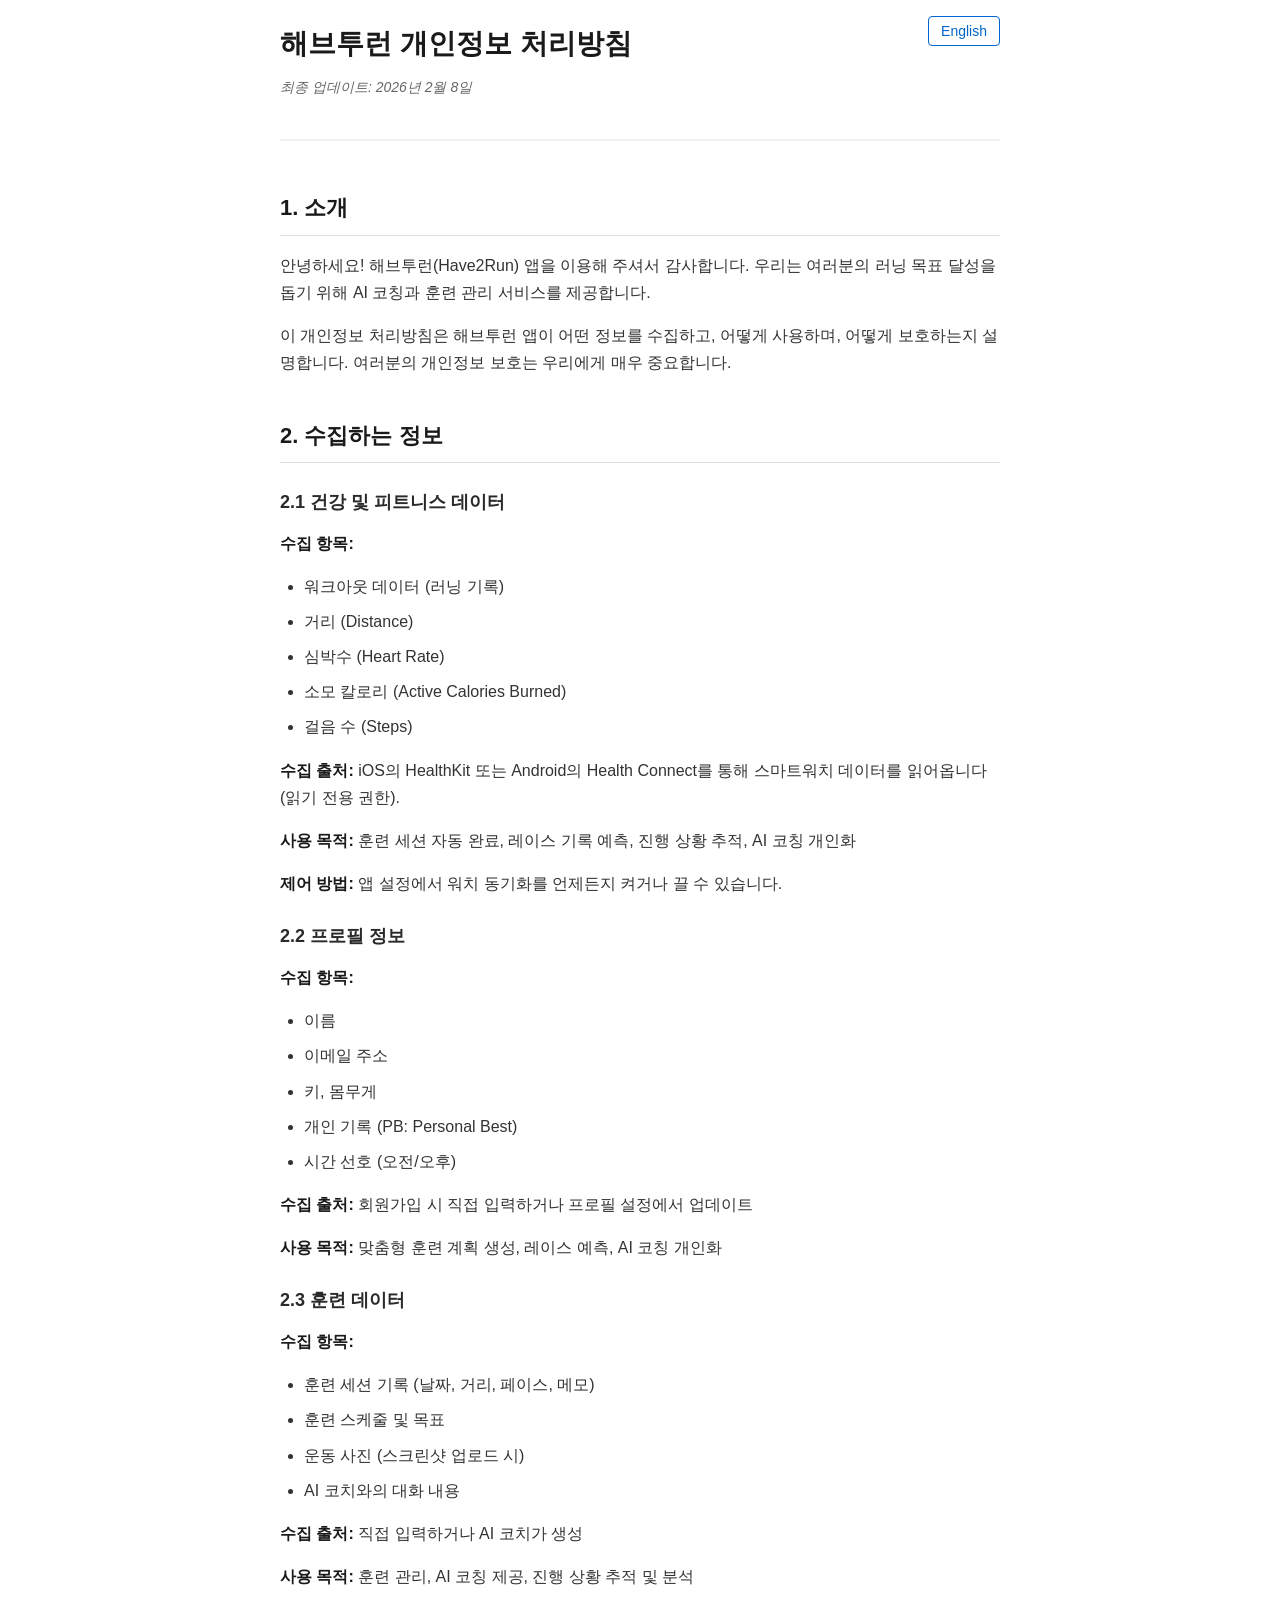
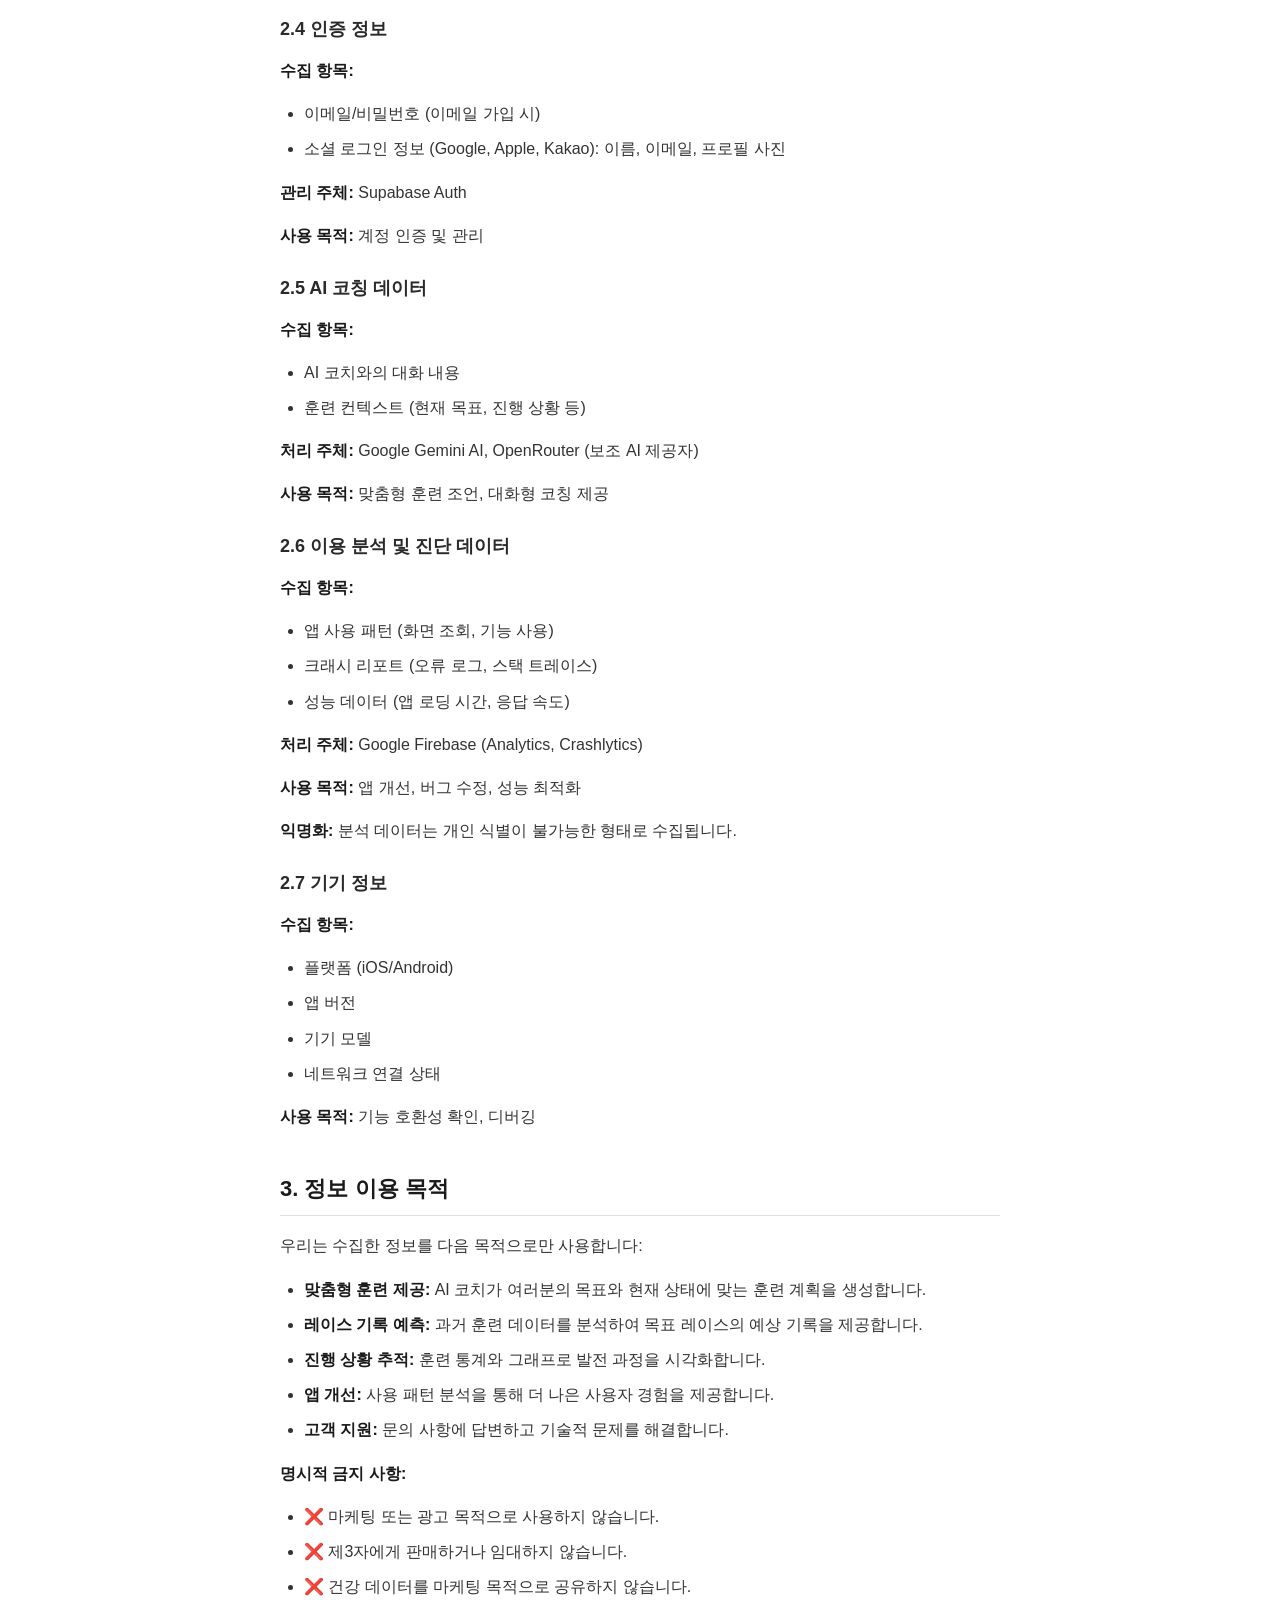
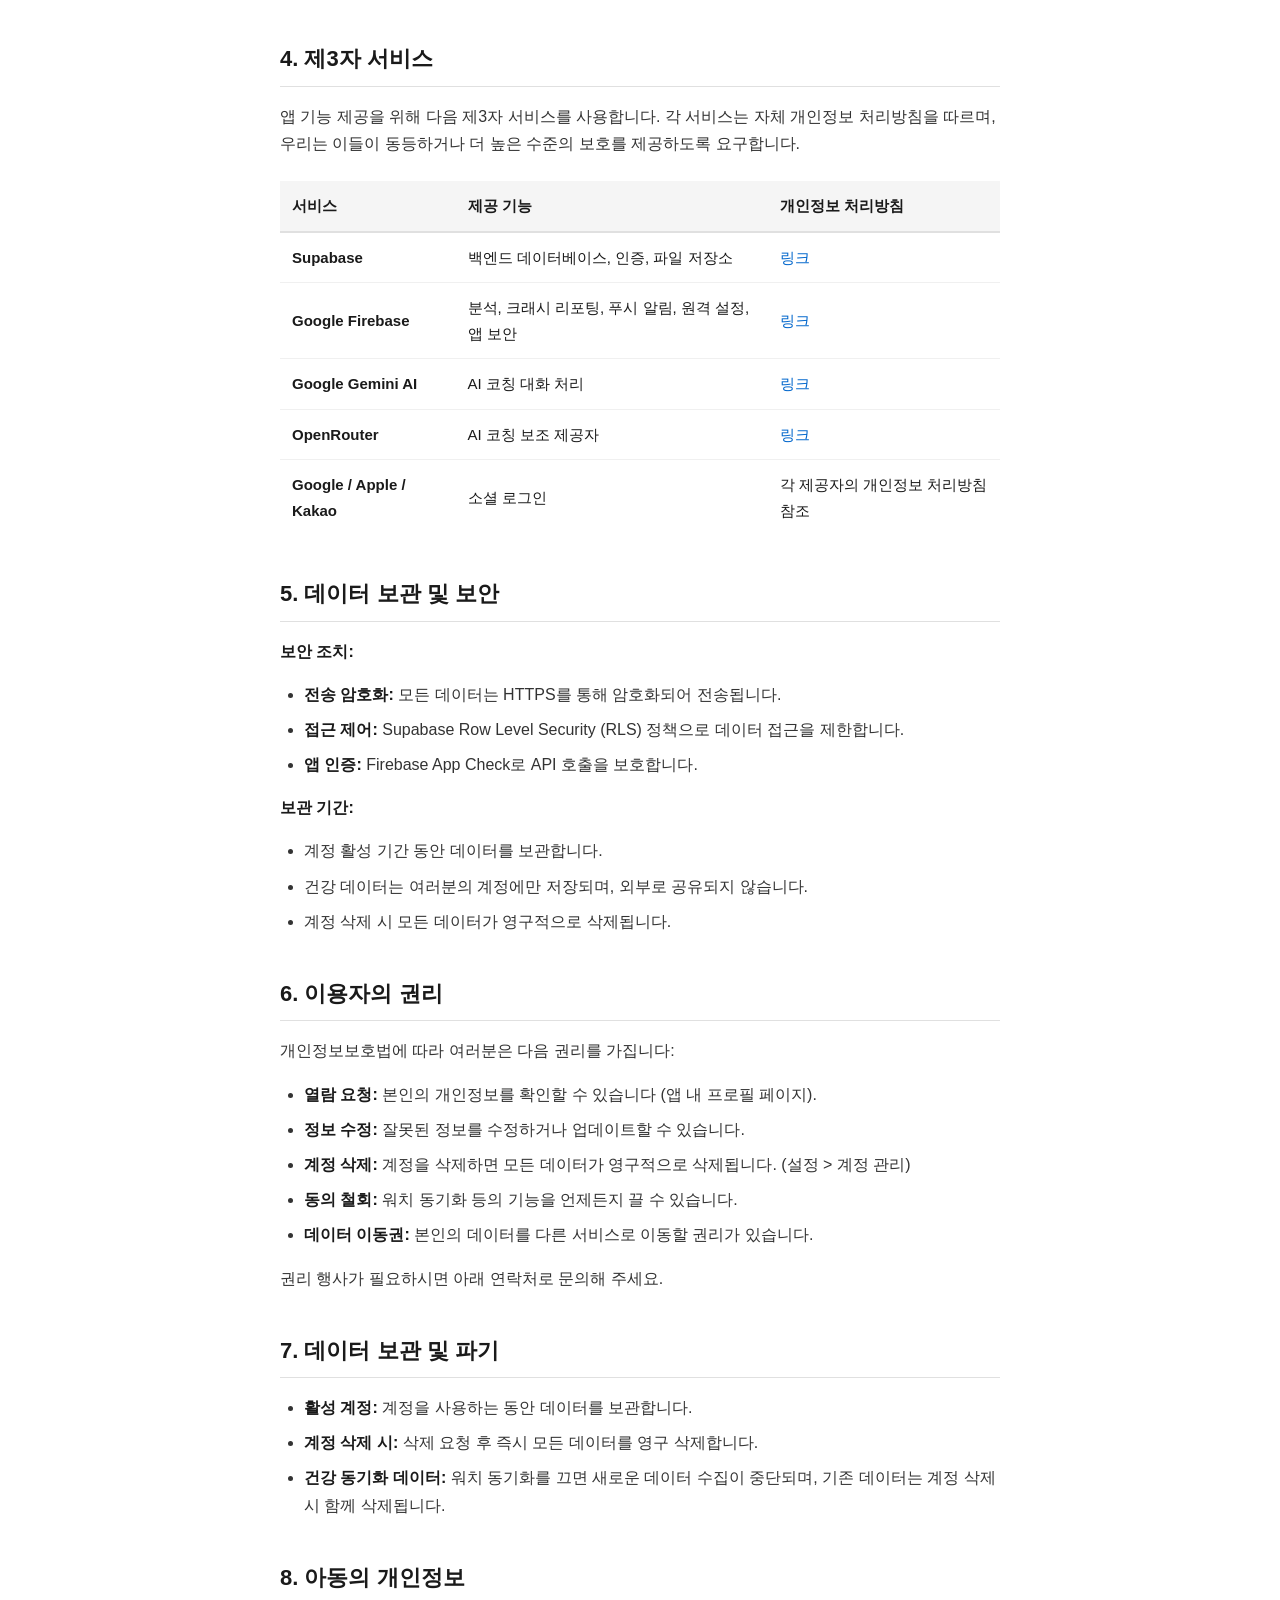
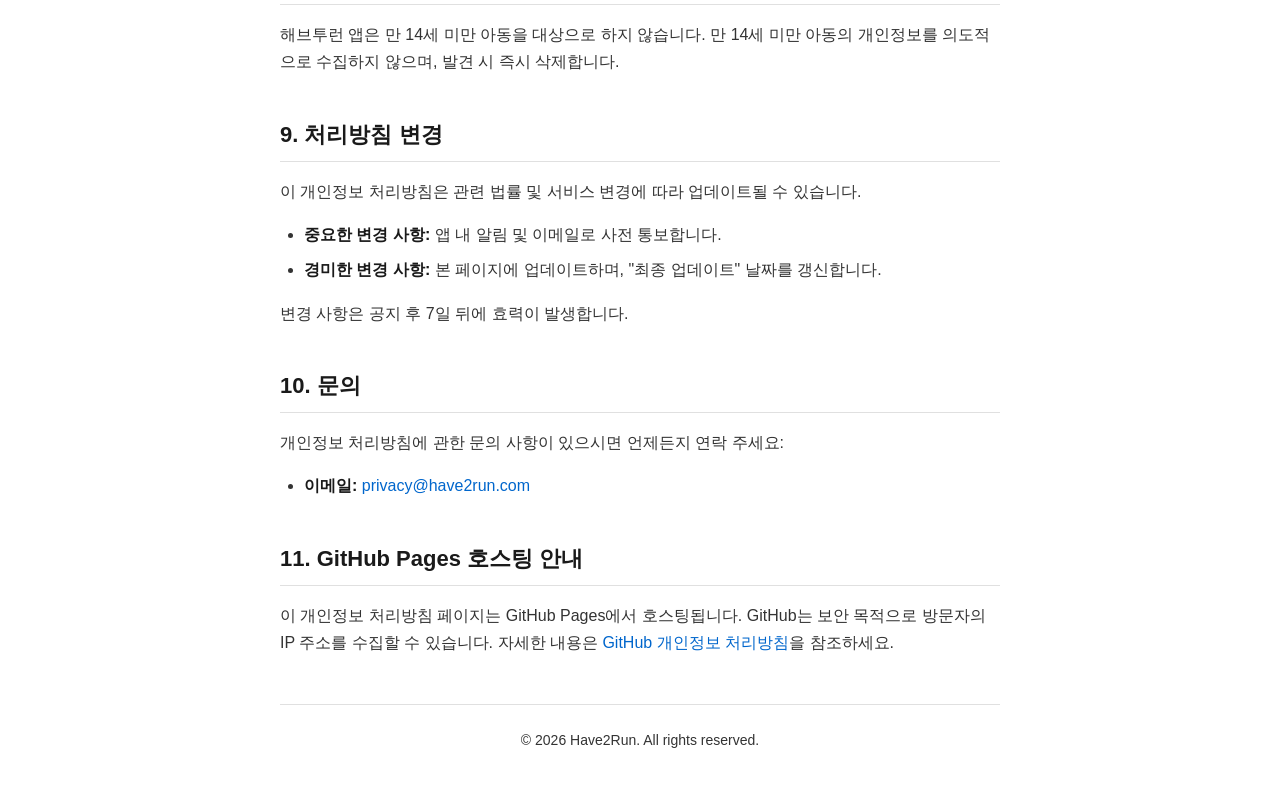
==== index.html @ ab13e99a "first commit" ====
<!DOCTYPE html>
<html lang="ko">
<head>
  <meta charset="UTF-8">
  <meta name="viewport" content="width=device-width, initial-scale=1.0">
  <title>해브투런 개인정보 처리방침</title>
  <link rel="stylesheet" href="css/style.css">
</head>
<body>
  <div class="container">
    <header>
      <h1>해브투런 개인정보 처리방침</h1>
      <p class="last-updated">최종 업데이트: 2026년 2월 8일</p>
      <div class="lang-switch">
        <a href="en/">English</a>
      </div>
    </header>

    <main>
      <section id="intro">
        <h2>1. 소개</h2>
        <p>
          안녕하세요! 해브투런(Have2Run) 앱을 이용해 주셔서 감사합니다.
          우리는 여러분의 러닝 목표 달성을 돕기 위해 AI 코칭과 훈련 관리 서비스를 제공합니다.
        </p>
        <p>
          이 개인정보 처리방침은 해브투런 앱이 어떤 정보를 수집하고, 어떻게 사용하며,
          어떻게 보호하는지 설명합니다. 여러분의 개인정보 보호는 우리에게 매우 중요합니다.
        </p>
      </section>

      <section id="data-collection">
        <h2>2. 수집하는 정보</h2>

        <h3>2.1 건강 및 피트니스 데이터</h3>
        <p><strong>수집 항목:</strong></p>
        <ul>
          <li>워크아웃 데이터 (러닝 기록)</li>
          <li>거리 (Distance)</li>
          <li>심박수 (Heart Rate)</li>
          <li>소모 칼로리 (Active Calories Burned)</li>
          <li>걸음 수 (Steps)</li>
        </ul>
        <p><strong>수집 출처:</strong> iOS의 HealthKit 또는 Android의 Health Connect를 통해 스마트워치 데이터를 읽어옵니다 (읽기 전용 권한).</p>
        <p><strong>사용 목적:</strong> 훈련 세션 자동 완료, 레이스 기록 예측, 진행 상황 추적, AI 코칭 개인화</p>
        <p><strong>제어 방법:</strong> 앱 설정에서 워치 동기화를 언제든지 켜거나 끌 수 있습니다.</p>

        <h3>2.2 프로필 정보</h3>
        <p><strong>수집 항목:</strong></p>
        <ul>
          <li>이름</li>
          <li>이메일 주소</li>
          <li>키, 몸무게</li>
          <li>개인 기록 (PB: Personal Best)</li>
          <li>시간 선호 (오전/오후)</li>
        </ul>
        <p><strong>수집 출처:</strong> 회원가입 시 직접 입력하거나 프로필 설정에서 업데이트</p>
        <p><strong>사용 목적:</strong> 맞춤형 훈련 계획 생성, 레이스 예측, AI 코칭 개인화</p>

        <h3>2.3 훈련 데이터</h3>
        <p><strong>수집 항목:</strong></p>
        <ul>
          <li>훈련 세션 기록 (날짜, 거리, 페이스, 메모)</li>
          <li>훈련 스케줄 및 목표</li>
          <li>운동 사진 (스크린샷 업로드 시)</li>
          <li>AI 코치와의 대화 내용</li>
        </ul>
        <p><strong>수집 출처:</strong> 직접 입력하거나 AI 코치가 생성</p>
        <p><strong>사용 목적:</strong> 훈련 관리, AI 코칭 제공, 진행 상황 추적 및 분석</p>

        <h3>2.4 인증 정보</h3>
        <p><strong>수집 항목:</strong></p>
        <ul>
          <li>이메일/비밀번호 (이메일 가입 시)</li>
          <li>소셜 로그인 정보 (Google, Apple, Kakao): 이름, 이메일, 프로필 사진</li>
        </ul>
        <p><strong>관리 주체:</strong> Supabase Auth</p>
        <p><strong>사용 목적:</strong> 계정 인증 및 관리</p>

        <h3>2.5 AI 코칭 데이터</h3>
        <p><strong>수집 항목:</strong></p>
        <ul>
          <li>AI 코치와의 대화 내용</li>
          <li>훈련 컨텍스트 (현재 목표, 진행 상황 등)</li>
        </ul>
        <p><strong>처리 주체:</strong> Google Gemini AI, OpenRouter (보조 AI 제공자)</p>
        <p><strong>사용 목적:</strong> 맞춤형 훈련 조언, 대화형 코칭 제공</p>

        <h3>2.6 이용 분석 및 진단 데이터</h3>
        <p><strong>수집 항목:</strong></p>
        <ul>
          <li>앱 사용 패턴 (화면 조회, 기능 사용)</li>
          <li>크래시 리포트 (오류 로그, 스택 트레이스)</li>
          <li>성능 데이터 (앱 로딩 시간, 응답 속도)</li>
        </ul>
        <p><strong>처리 주체:</strong> Google Firebase (Analytics, Crashlytics)</p>
        <p><strong>사용 목적:</strong> 앱 개선, 버그 수정, 성능 최적화</p>
        <p><strong>익명화:</strong> 분석 데이터는 개인 식별이 불가능한 형태로 수집됩니다.</p>

        <h3>2.7 기기 정보</h3>
        <p><strong>수집 항목:</strong></p>
        <ul>
          <li>플랫폼 (iOS/Android)</li>
          <li>앱 버전</li>
          <li>기기 모델</li>
          <li>네트워크 연결 상태</li>
        </ul>
        <p><strong>사용 목적:</strong> 기능 호환성 확인, 디버깅</p>
      </section>

      <section id="data-usage">
        <h2>3. 정보 이용 목적</h2>
        <p>우리는 수집한 정보를 다음 목적으로만 사용합니다:</p>
        <ul>
          <li><strong>맞춤형 훈련 제공:</strong> AI 코치가 여러분의 목표와 현재 상태에 맞는 훈련 계획을 생성합니다.</li>
          <li><strong>레이스 기록 예측:</strong> 과거 훈련 데이터를 분석하여 목표 레이스의 예상 기록을 제공합니다.</li>
          <li><strong>진행 상황 추적:</strong> 훈련 통계와 그래프로 발전 과정을 시각화합니다.</li>
          <li><strong>앱 개선:</strong> 사용 패턴 분석을 통해 더 나은 사용자 경험을 제공합니다.</li>
          <li><strong>고객 지원:</strong> 문의 사항에 답변하고 기술적 문제를 해결합니다.</li>
        </ul>
        <p><strong>명시적 금지 사항:</strong></p>
        <ul>
          <li>❌ 마케팅 또는 광고 목적으로 사용하지 않습니다.</li>
          <li>❌ 제3자에게 판매하거나 임대하지 않습니다.</li>
          <li>❌ 건강 데이터를 마케팅 목적으로 공유하지 않습니다.</li>
        </ul>
      </section>

      <section id="third-party">
        <h2>4. 제3자 서비스</h2>
        <p>
          앱 기능 제공을 위해 다음 제3자 서비스를 사용합니다.
          각 서비스는 자체 개인정보 처리방침을 따르며, 우리는 이들이 동등하거나 더 높은 수준의 보호를 제공하도록 요구합니다.
        </p>
        <table>
          <thead>
            <tr>
              <th>서비스</th>
              <th>제공 기능</th>
              <th>개인정보 처리방침</th>
            </tr>
          </thead>
          <tbody>
            <tr>
              <td><strong>Supabase</strong></td>
              <td>백엔드 데이터베이스, 인증, 파일 저장소</td>
              <td><a href="https://supabase.com/privacy" target="_blank">링크</a></td>
            </tr>
            <tr>
              <td><strong>Google Firebase</strong></td>
              <td>분석, 크래시 리포팅, 푸시 알림, 원격 설정, 앱 보안</td>
              <td><a href="https://firebase.google.com/support/privacy" target="_blank">링크</a></td>
            </tr>
            <tr>
              <td><strong>Google Gemini AI</strong></td>
              <td>AI 코칭 대화 처리</td>
              <td><a href="https://policies.google.com/privacy" target="_blank">링크</a></td>
            </tr>
            <tr>
              <td><strong>OpenRouter</strong></td>
              <td>AI 코칭 보조 제공자</td>
              <td><a href="https://openrouter.ai/privacy" target="_blank">링크</a></td>
            </tr>
            <tr>
              <td><strong>Google / Apple / Kakao</strong></td>
              <td>소셜 로그인</td>
              <td>각 제공자의 개인정보 처리방침 참조</td>
            </tr>
          </tbody>
        </table>
      </section>

      <section id="security">
        <h2>5. 데이터 보관 및 보안</h2>
        <p><strong>보안 조치:</strong></p>
        <ul>
          <li><strong>전송 암호화:</strong> 모든 데이터는 HTTPS를 통해 암호화되어 전송됩니다.</li>
          <li><strong>접근 제어:</strong> Supabase Row Level Security (RLS) 정책으로 데이터 접근을 제한합니다.</li>
          <li><strong>앱 인증:</strong> Firebase App Check로 API 호출을 보호합니다.</li>
        </ul>
        <p><strong>보관 기간:</strong></p>
        <ul>
          <li>계정 활성 기간 동안 데이터를 보관합니다.</li>
          <li>건강 데이터는 여러분의 계정에만 저장되며, 외부로 공유되지 않습니다.</li>
          <li>계정 삭제 시 모든 데이터가 영구적으로 삭제됩니다.</li>
        </ul>
      </section>

      <section id="user-rights">
        <h2>6. 이용자의 권리</h2>
        <p>개인정보보호법에 따라 여러분은 다음 권리를 가집니다:</p>
        <ul>
          <li><strong>열람 요청:</strong> 본인의 개인정보를 확인할 수 있습니다 (앱 내 프로필 페이지).</li>
          <li><strong>정보 수정:</strong> 잘못된 정보를 수정하거나 업데이트할 수 있습니다.</li>
          <li><strong>계정 삭제:</strong> 계정을 삭제하면 모든 데이터가 영구적으로 삭제됩니다. (설정 > 계정 관리)</li>
          <li><strong>동의 철회:</strong> 워치 동기화 등의 기능을 언제든지 끌 수 있습니다.</li>
          <li><strong>데이터 이동권:</strong> 본인의 데이터를 다른 서비스로 이동할 권리가 있습니다.</li>
        </ul>
        <p>권리 행사가 필요하시면 아래 연락처로 문의해 주세요.</p>
      </section>

      <section id="retention">
        <h2>7. 데이터 보관 및 파기</h2>
        <ul>
          <li><strong>활성 계정:</strong> 계정을 사용하는 동안 데이터를 보관합니다.</li>
          <li><strong>계정 삭제 시:</strong> 삭제 요청 후 즉시 모든 데이터를 영구 삭제합니다.</li>
          <li><strong>건강 동기화 데이터:</strong> 워치 동기화를 끄면 새로운 데이터 수집이 중단되며, 기존 데이터는 계정 삭제 시 함께 삭제됩니다.</li>
        </ul>
      </section>

      <section id="children">
        <h2>8. 아동의 개인정보</h2>
        <p>
          해브투런 앱은 만 14세 미만 아동을 대상으로 하지 않습니다.
          만 14세 미만 아동의 개인정보를 의도적으로 수집하지 않으며,
          발견 시 즉시 삭제합니다.
        </p>
      </section>

      <section id="policy-changes">
        <h2>9. 처리방침 변경</h2>
        <p>
          이 개인정보 처리방침은 관련 법률 및 서비스 변경에 따라 업데이트될 수 있습니다.
        </p>
        <ul>
          <li><strong>중요한 변경 사항:</strong> 앱 내 알림 및 이메일로 사전 통보합니다.</li>
          <li><strong>경미한 변경 사항:</strong> 본 페이지에 업데이트하며, "최종 업데이트" 날짜를 갱신합니다.</li>
        </ul>
        <p>변경 사항은 공지 후 7일 뒤에 효력이 발생합니다.</p>
      </section>

      <section id="contact">
        <h2>10. 문의</h2>
        <p>개인정보 처리방침에 관한 문의 사항이 있으시면 언제든지 연락 주세요:</p>
        <ul>
          <li><strong>이메일:</strong> <a href="mailto:privacy@have2run.com">privacy@have2run.com</a></li>
        </ul>
      </section>

      <section id="hosting">
        <h2>11. GitHub Pages 호스팅 안내</h2>
        <p>
          이 개인정보 처리방침 페이지는 GitHub Pages에서 호스팅됩니다.
          GitHub는 보안 목적으로 방문자의 IP 주소를 수집할 수 있습니다.
          자세한 내용은 <a href="https://docs.github.com/en/site-policy/privacy-policies/github-privacy-statement" target="_blank">GitHub 개인정보 처리방침</a>을 참조하세요.
        </p>
      </section>
    </main>

    <footer>
      <p>&copy; 2026 Have2Run. All rights reserved.</p>
    </footer>
  </div>
</body>
</html>
---- css/style.css ----
/* Have2Run Privacy Policy - Responsive Styles */

* {
  box-sizing: border-box;
  margin: 0;
  padding: 0;
}

body {
  font-family: -apple-system, BlinkMacSystemFont, "Segoe UI", Roboto, "Helvetica Neue", Arial, sans-serif;
  line-height: 1.7;
  font-size: 16px;
  color: #1a1a1a;
  background-color: #ffffff;
  padding: 20px;
}

.container {
  max-width: 720px;
  margin: 0 auto;
  background-color: #ffffff;
}

/* Header */
header {
  margin-bottom: 48px;
  padding-bottom: 24px;
  border-bottom: 2px solid #f0f0f0;
  position: relative;
}

h1 {
  font-size: 28px;
  font-weight: 700;
  color: #1a1a1a;
  margin-bottom: 8px;
}

.last-updated {
  font-size: 14px;
  color: #666666;
  font-style: italic;
}

.lang-switch {
  position: absolute;
  top: 0;
  right: 0;
  font-size: 14px;
}

.lang-switch a {
  color: #0066cc;
  text-decoration: none;
  padding: 6px 12px;
  border: 1px solid #0066cc;
  border-radius: 4px;
  transition: all 0.2s ease;
}

.lang-switch a:hover {
  background-color: #0066cc;
  color: #ffffff;
}

/* Content */
main {
  margin-bottom: 48px;
}

h2 {
  font-size: 22px;
  font-weight: 700;
  color: #1a1a1a;
  margin-top: 40px;
  margin-bottom: 16px;
  padding-bottom: 8px;
  border-bottom: 1px solid #e0e0e0;
}

h3 {
  font-size: 18px;
  font-weight: 600;
  color: #2a2a2a;
  margin-top: 24px;
  margin-bottom: 12px;
}

p {
  margin-bottom: 16px;
  color: #333333;
}

ul, ol {
  margin-bottom: 16px;
  margin-left: 24px;
}

li {
  margin-bottom: 8px;
  color: #333333;
}

a {
  color: #0066cc;
  text-decoration: none;
}

a:hover {
  text-decoration: underline;
}

strong {
  font-weight: 600;
  color: #1a1a1a;
}

/* Tables */
table {
  width: 100%;
  border-collapse: collapse;
  margin: 24px 0;
  font-size: 15px;
}

th {
  background-color: #f5f5f5;
  padding: 12px;
  text-align: left;
  font-weight: 600;
  border-bottom: 2px solid #e0e0e0;
}

td {
  padding: 12px;
  border-bottom: 1px solid #f0f0f0;
}

tr:last-child td {
  border-bottom: none;
}

/* Footer */
footer {
  margin-top: 48px;
  padding-top: 24px;
  border-top: 1px solid #e0e0e0;
  font-size: 14px;
  color: #666666;
  text-align: center;
}

/* Responsive Design */
@media (max-width: 768px) {
  body {
    padding: 16px;
  }

  h1 {
    font-size: 24px;
  }

  h2 {
    font-size: 20px;
  }

  h3 {
    font-size: 17px;
  }

  .lang-switch {
    position: static;
    margin-top: 16px;
  }

  table {
    font-size: 14px;
  }

  th, td {
    padding: 8px;
  }
}

@media (max-width: 480px) {
  body {
    font-size: 15px;
  }

  h1 {
    font-size: 22px;
  }

  h2 {
    font-size: 18px;
  }

  ul, ol {
    margin-left: 20px;
  }

  table {
    font-size: 13px;
  }

  th, td {
    padding: 6px;
  }
}

/* Print Styles */
@media print {
  body {
    background-color: white;
    color: black;
    font-size: 12pt;
  }

  .lang-switch {
    display: none;
  }

  a {
    color: black;
    text-decoration: underline;
  }

  h1, h2, h3 {
    page-break-after: avoid;
  }

  table, ul, ol {
    page-break-inside: avoid;
  }
}
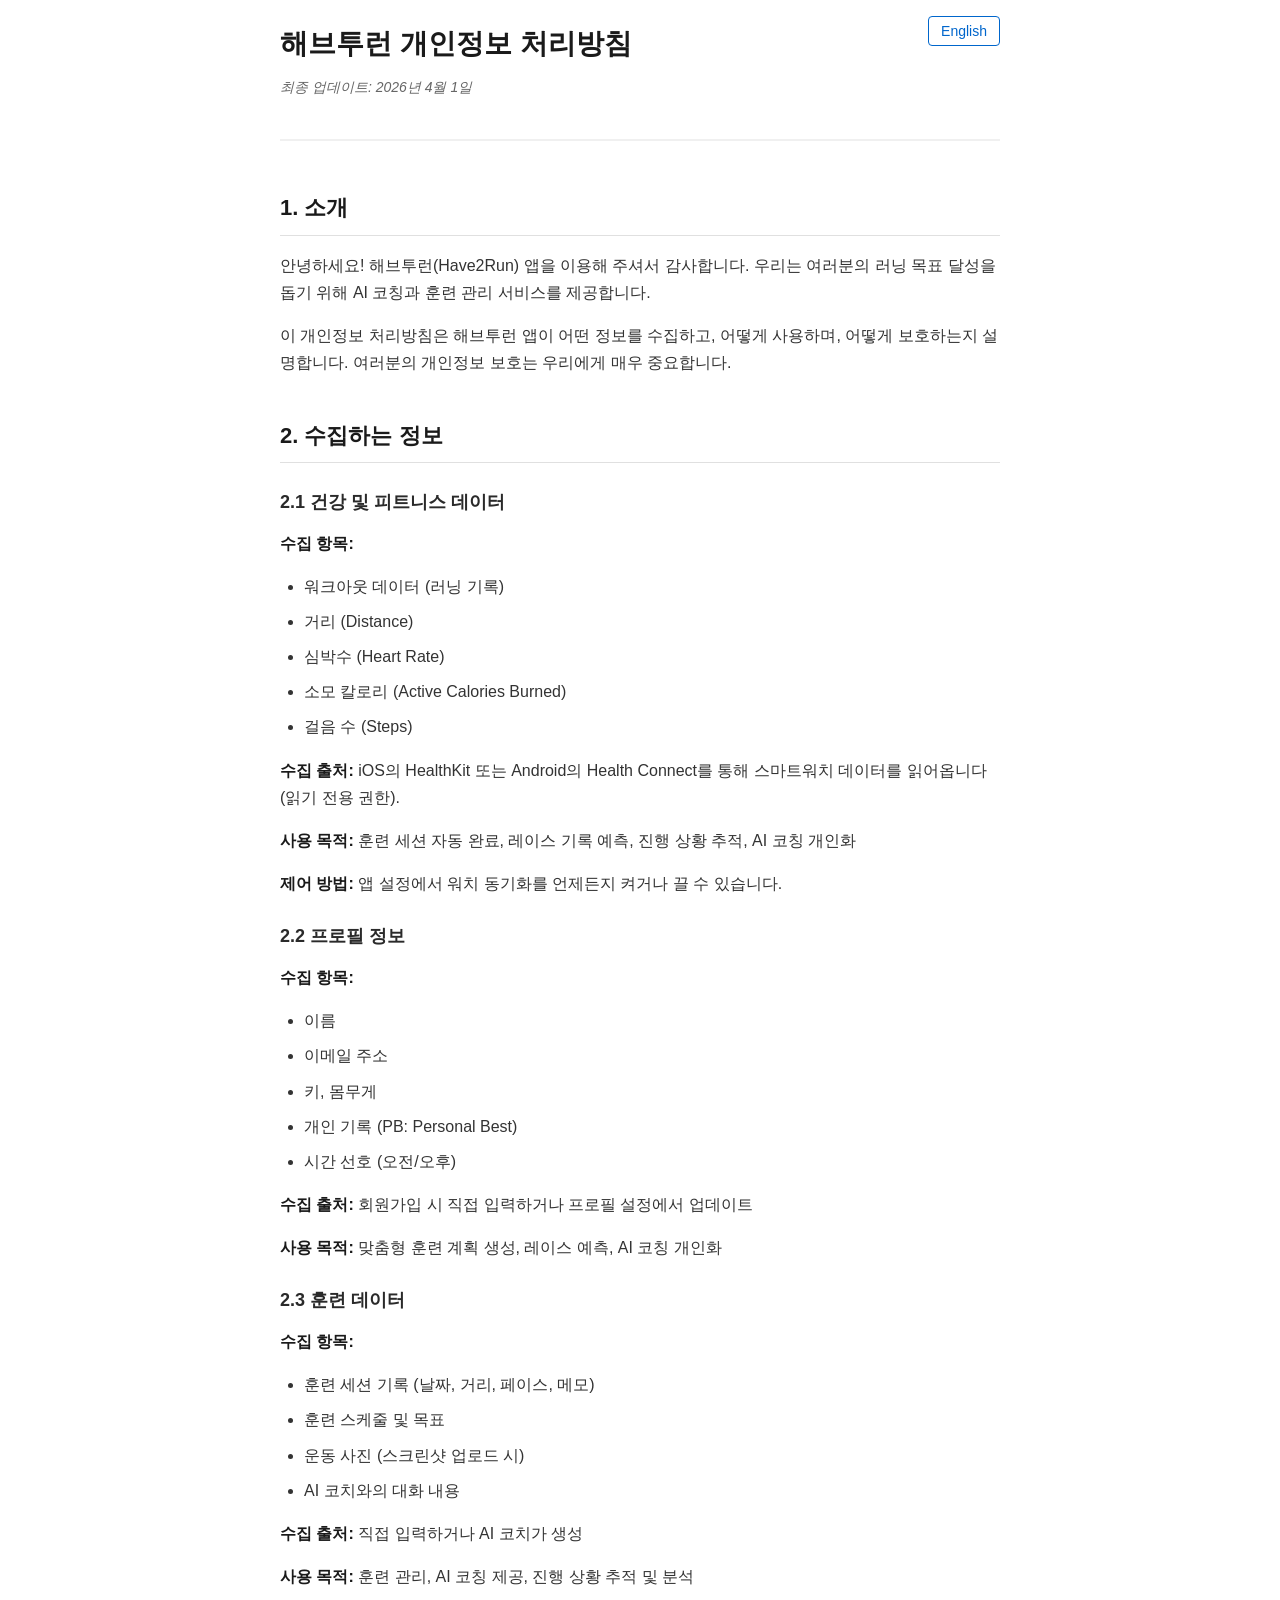
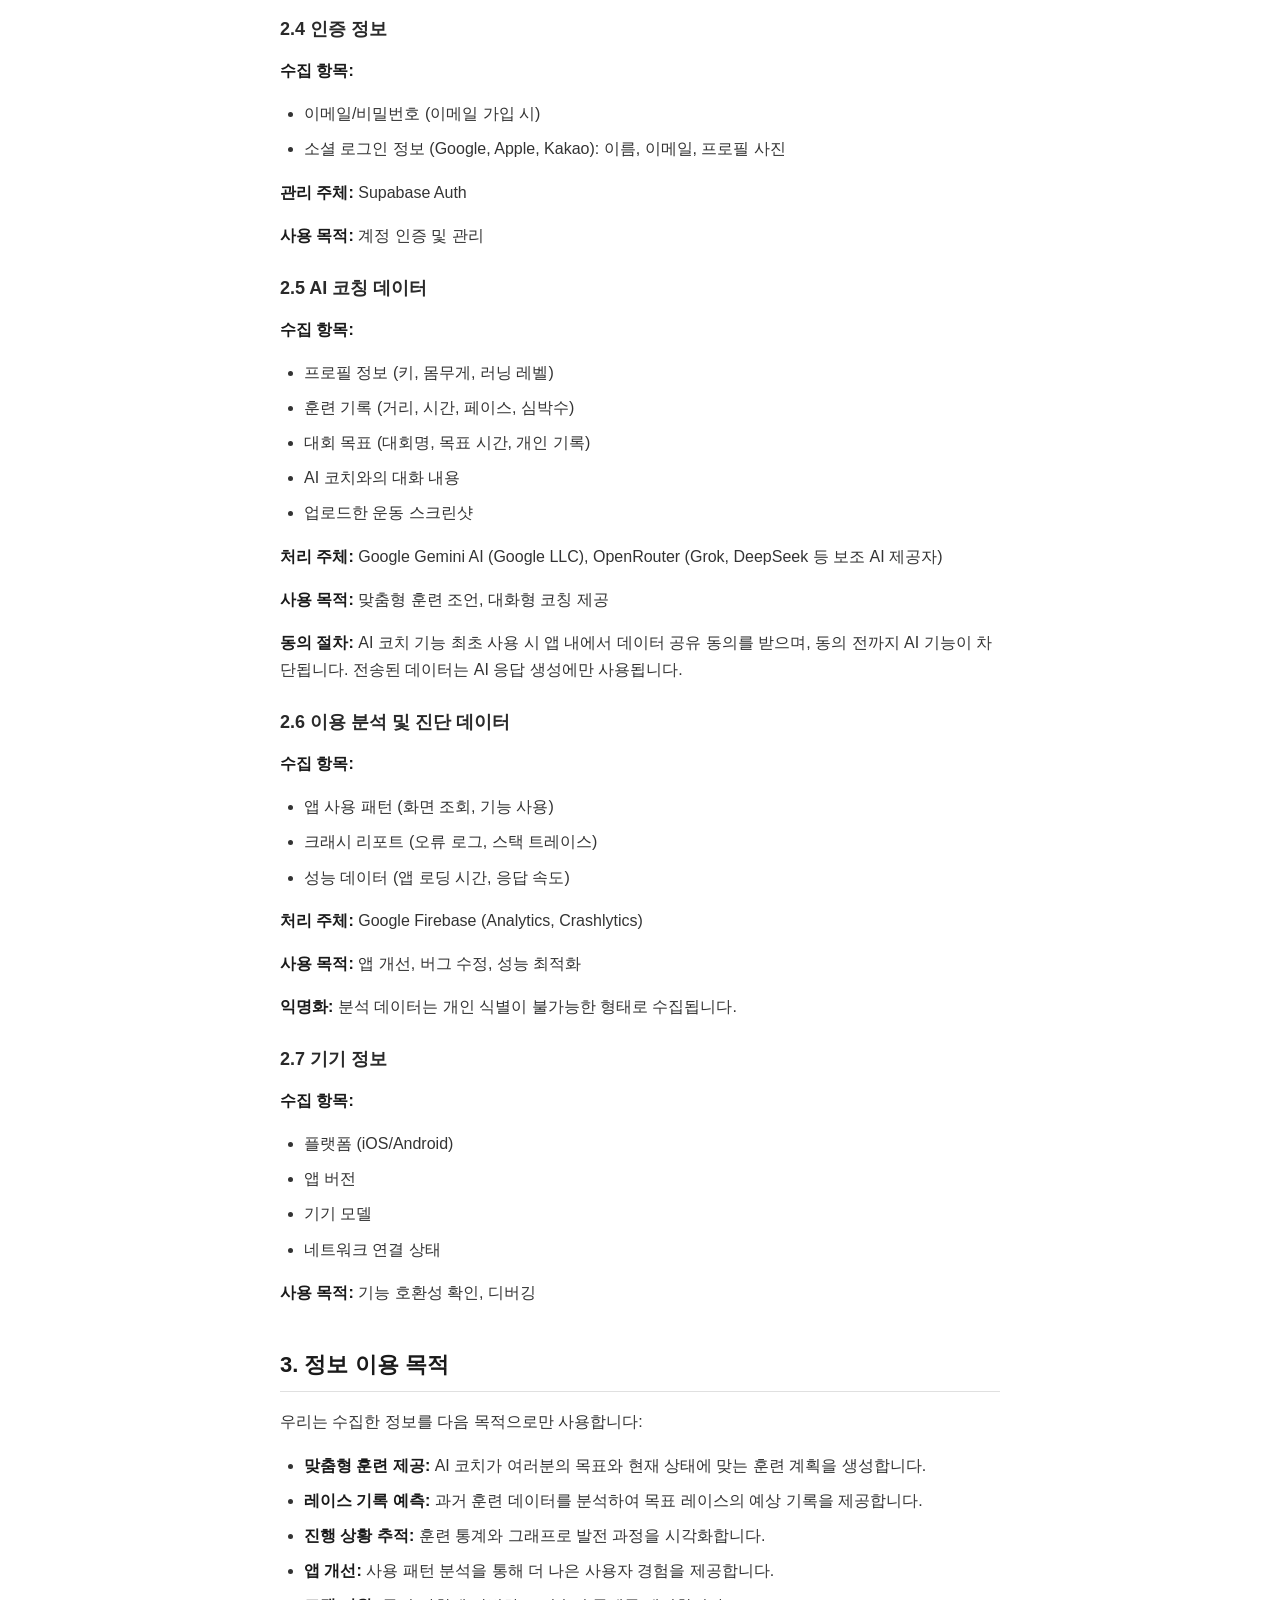
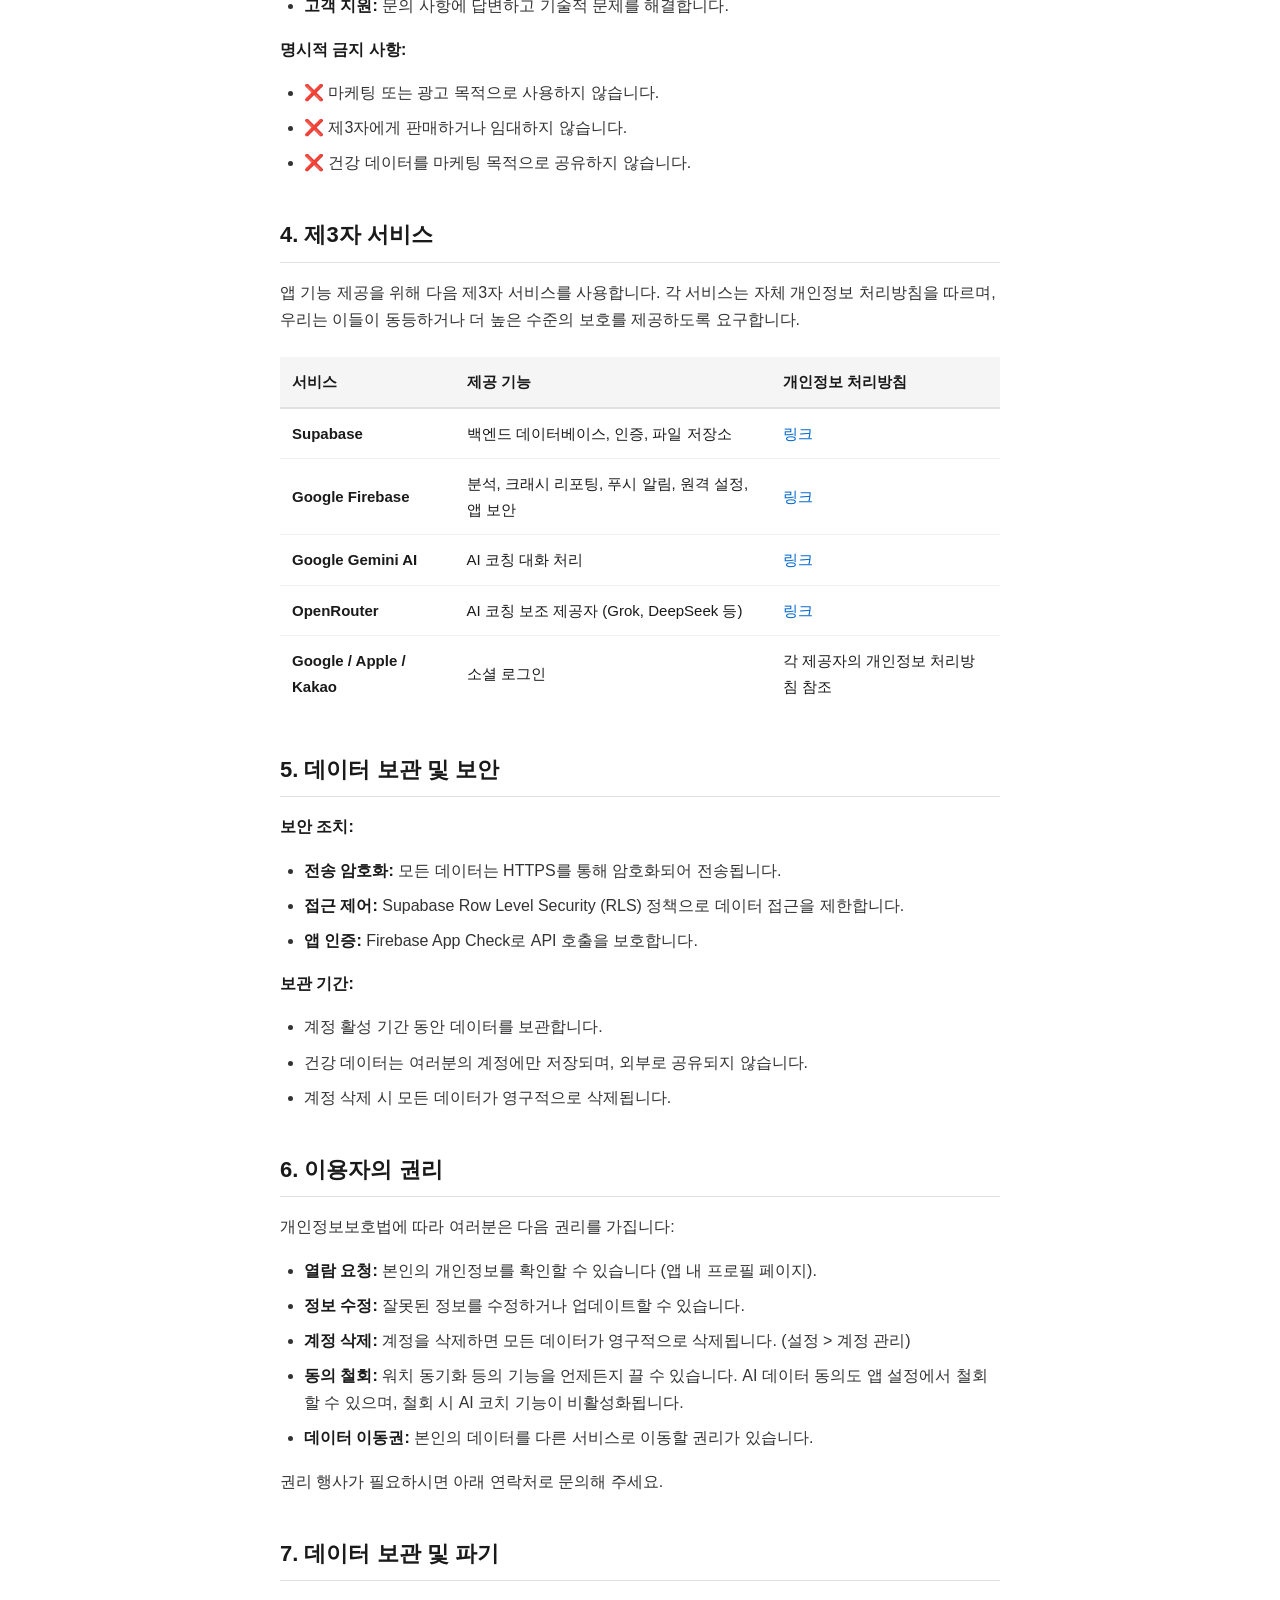
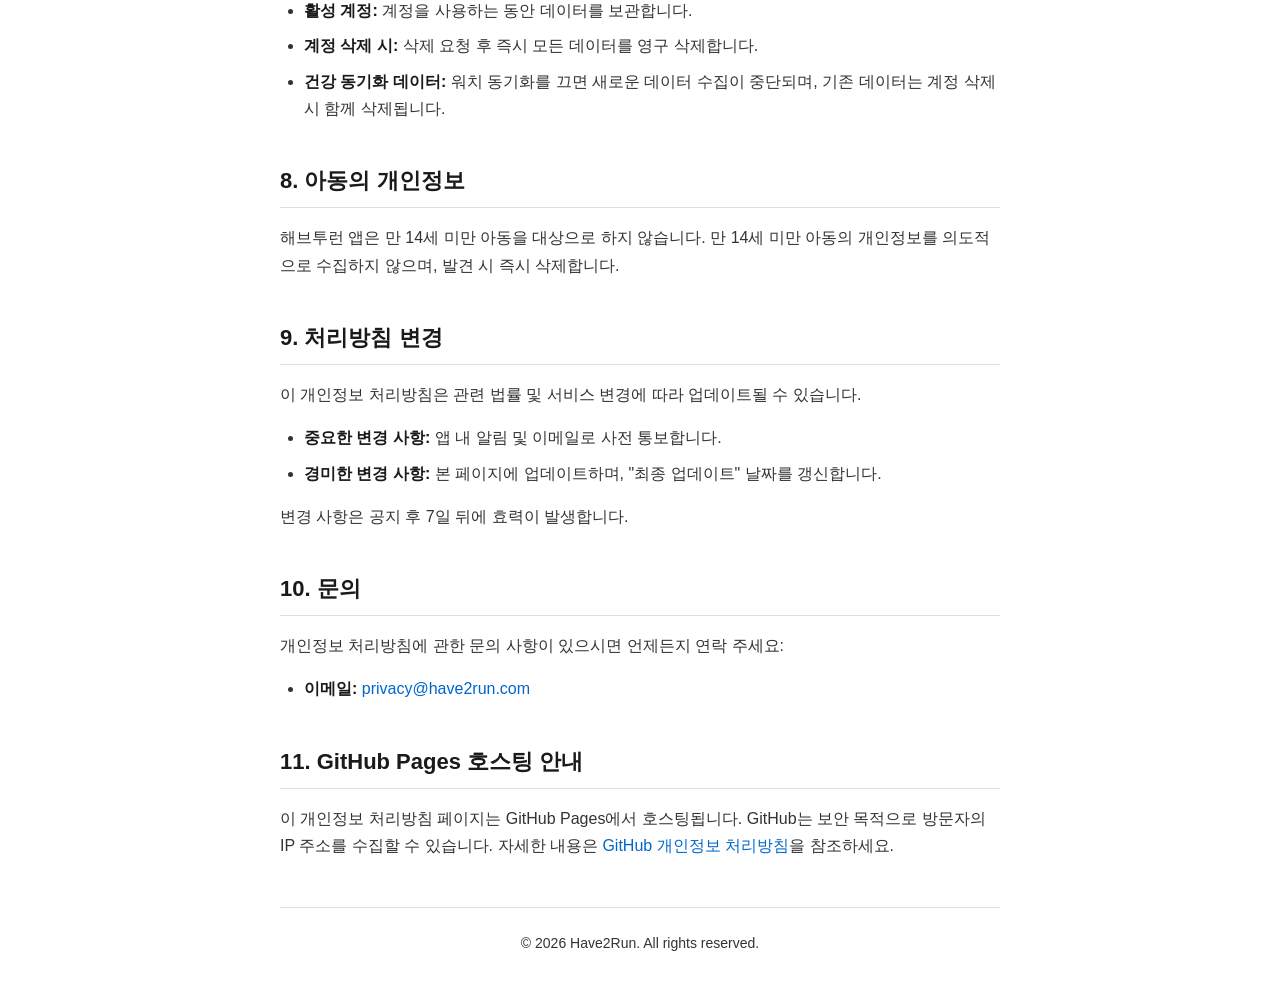
==== commit 18bf0916: "docs(privacy): update policy for AI data consent dialog Reflect the in-app AI data consent mechanism" ====
--- a/index.html
+++ b/index.html
@@ -10,7 +10,7 @@
   <div class="container">
     <header>
       <h1>해브투런 개인정보 처리방침</h1>
-      <p class="last-updated">최종 업데이트: 2026년 2월 8일</p>
+      <p class="last-updated">최종 업데이트: 2026년 4월 1일</p>
       <div class="lang-switch">
         <a href="en/">English</a>
       </div>
@@ -80,11 +80,15 @@
         <h3>2.5 AI 코칭 데이터</h3>
         <p><strong>수집 항목:</strong></p>
         <ul>
+          <li>프로필 정보 (키, 몸무게, 러닝 레벨)</li>
+          <li>훈련 기록 (거리, 시간, 페이스, 심박수)</li>
+          <li>대회 목표 (대회명, 목표 시간, 개인 기록)</li>
           <li>AI 코치와의 대화 내용</li>
-          <li>훈련 컨텍스트 (현재 목표, 진행 상황 등)</li>
-        </ul>
-        <p><strong>처리 주체:</strong> Google Gemini AI, OpenRouter (보조 AI 제공자)</p>
+          <li>업로드한 운동 스크린샷</li>
+        </ul>
+        <p><strong>처리 주체:</strong> Google Gemini AI (Google LLC), OpenRouter (Grok, DeepSeek 등 보조 AI 제공자)</p>
         <p><strong>사용 목적:</strong> 맞춤형 훈련 조언, 대화형 코칭 제공</p>
+        <p><strong>동의 절차:</strong> AI 코치 기능 최초 사용 시 앱 내에서 데이터 공유 동의를 받으며, 동의 전까지 AI 기능이 차단됩니다. 전송된 데이터는 AI 응답 생성에만 사용됩니다.</p>
 
         <h3>2.6 이용 분석 및 진단 데이터</h3>
         <p><strong>수집 항목:</strong></p>
@@ -158,7 +162,7 @@
             </tr>
             <tr>
               <td><strong>OpenRouter</strong></td>
-              <td>AI 코칭 보조 제공자</td>
+              <td>AI 코칭 보조 제공자 (Grok, DeepSeek 등)</td>
               <td><a href="https://openrouter.ai/privacy" target="_blank">링크</a></td>
             </tr>
             <tr>
@@ -193,7 +197,7 @@
           <li><strong>열람 요청:</strong> 본인의 개인정보를 확인할 수 있습니다 (앱 내 프로필 페이지).</li>
           <li><strong>정보 수정:</strong> 잘못된 정보를 수정하거나 업데이트할 수 있습니다.</li>
           <li><strong>계정 삭제:</strong> 계정을 삭제하면 모든 데이터가 영구적으로 삭제됩니다. (설정 > 계정 관리)</li>
-          <li><strong>동의 철회:</strong> 워치 동기화 등의 기능을 언제든지 끌 수 있습니다.</li>
+          <li><strong>동의 철회:</strong> 워치 동기화 등의 기능을 언제든지 끌 수 있습니다. AI 데이터 동의도 앱 설정에서 철회할 수 있으며, 철회 시 AI 코치 기능이 비활성화됩니다.</li>
           <li><strong>데이터 이동권:</strong> 본인의 데이터를 다른 서비스로 이동할 권리가 있습니다.</li>
         </ul>
         <p>권리 행사가 필요하시면 아래 연락처로 문의해 주세요.</p>
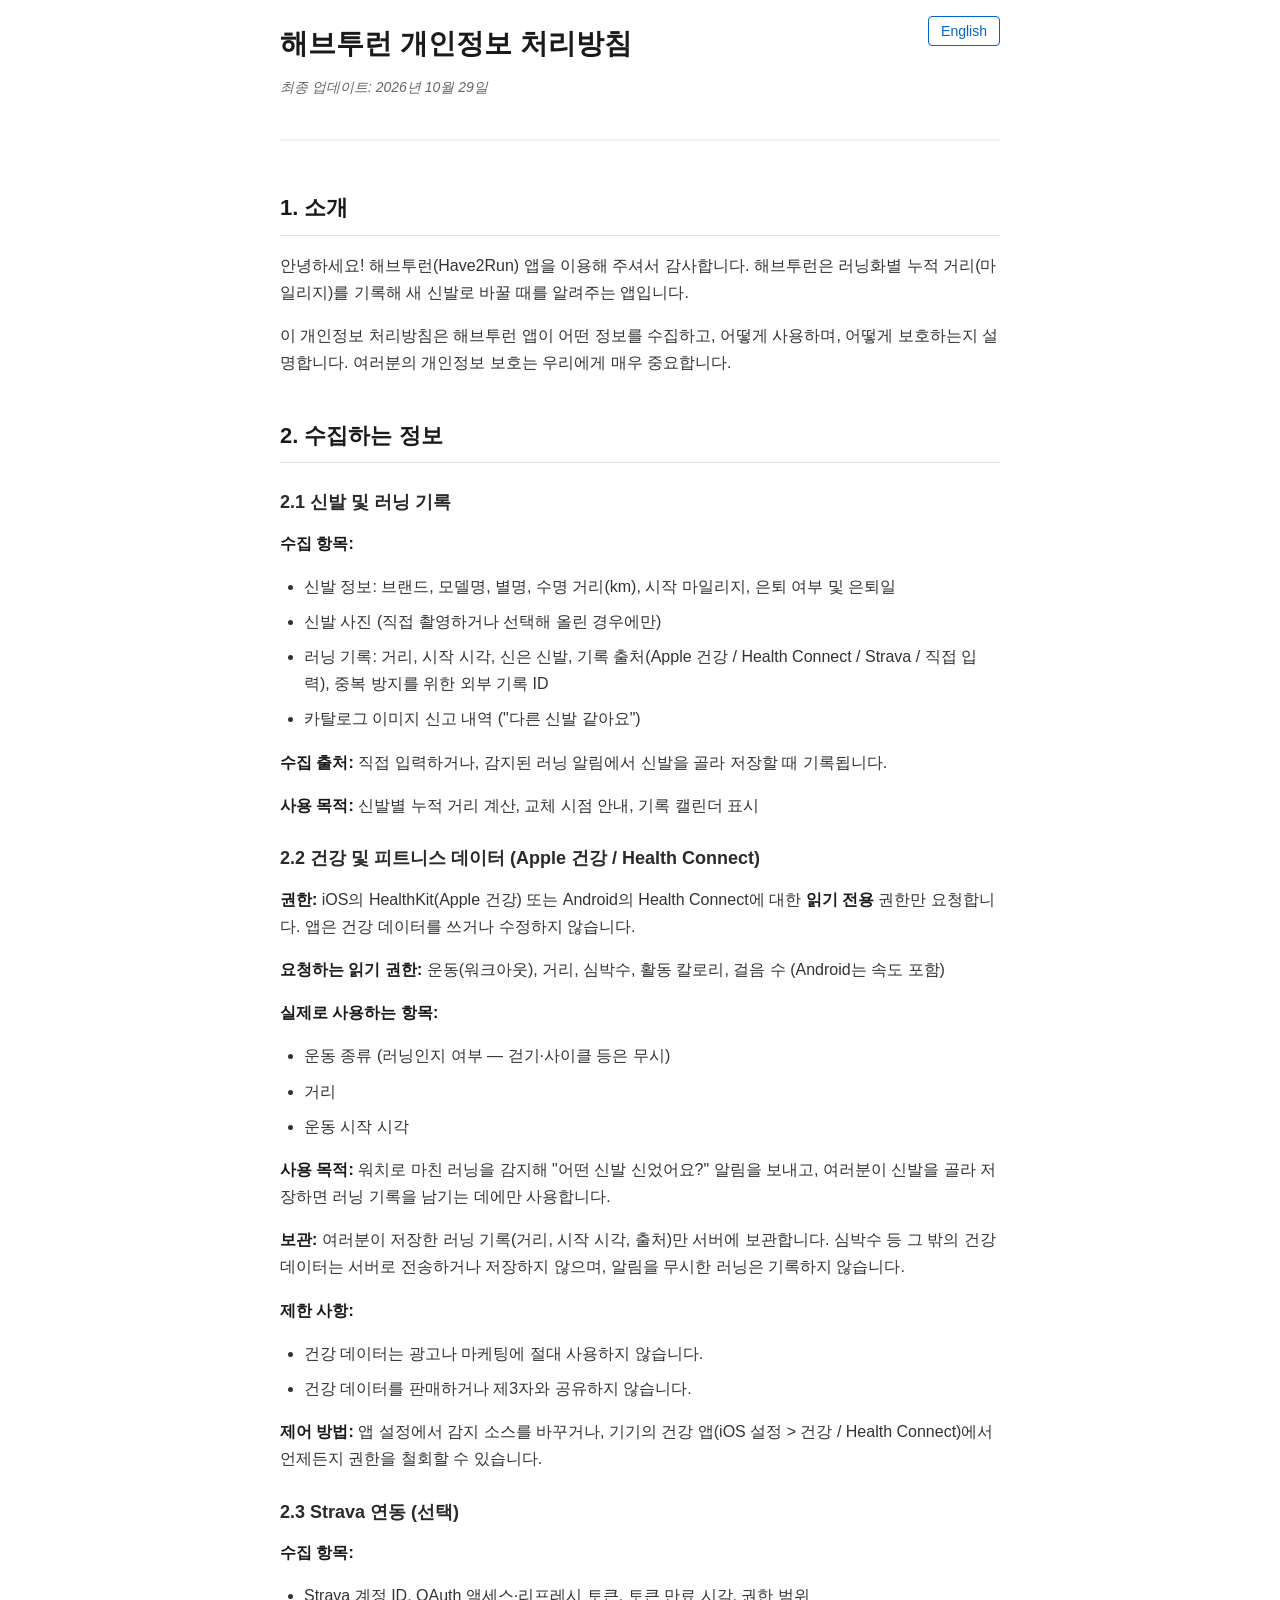
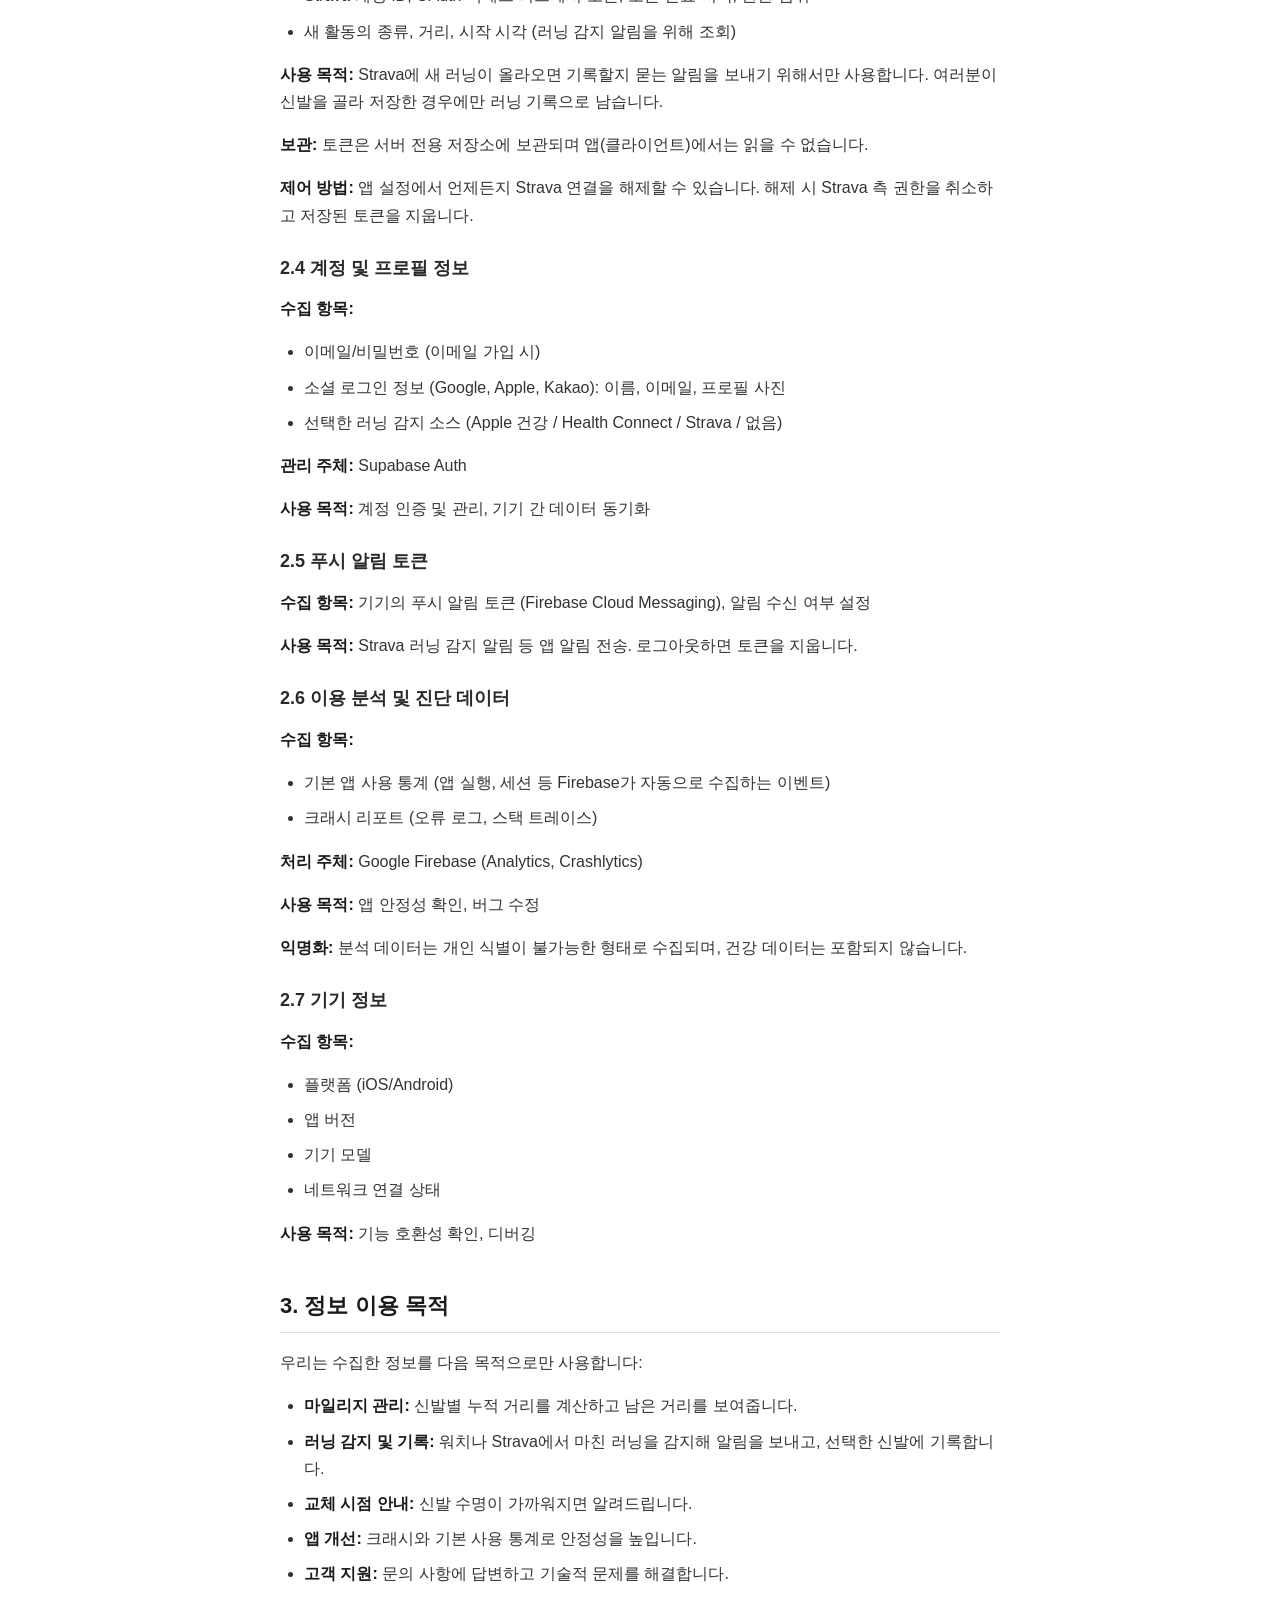
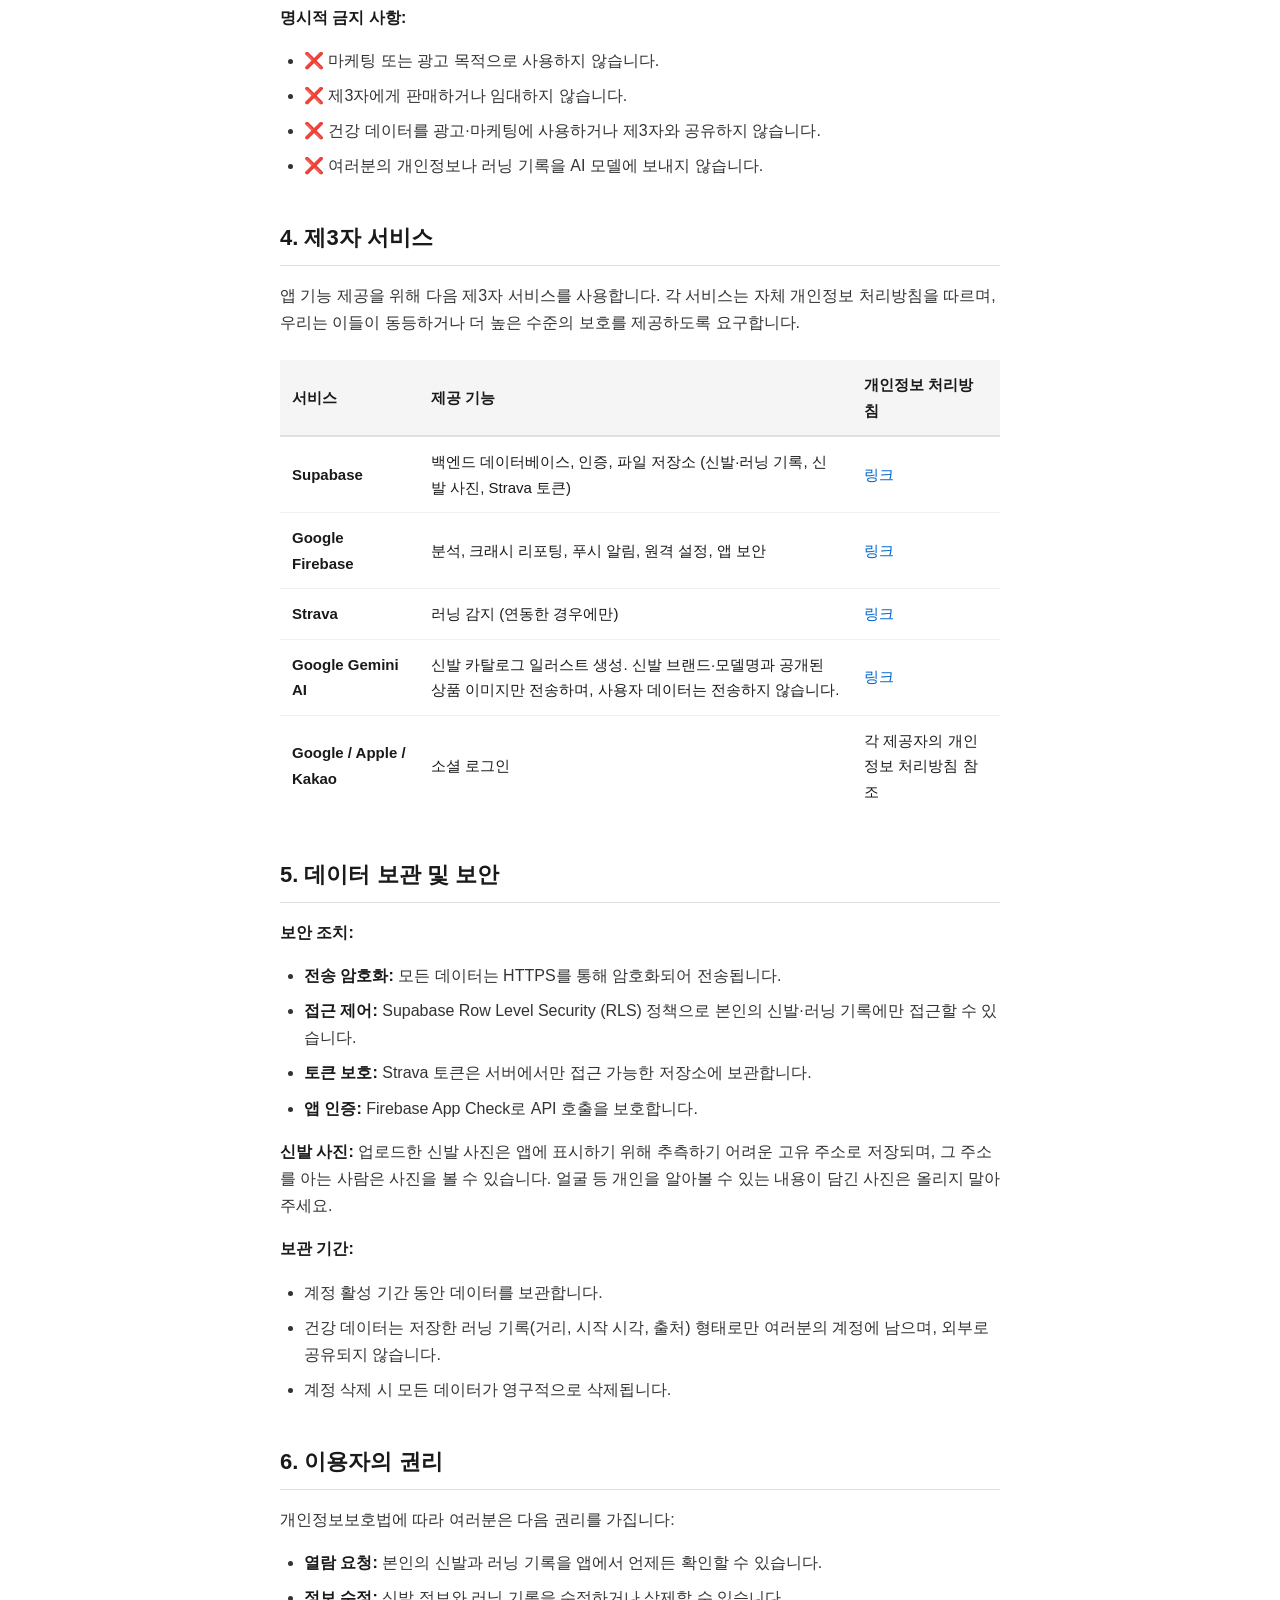
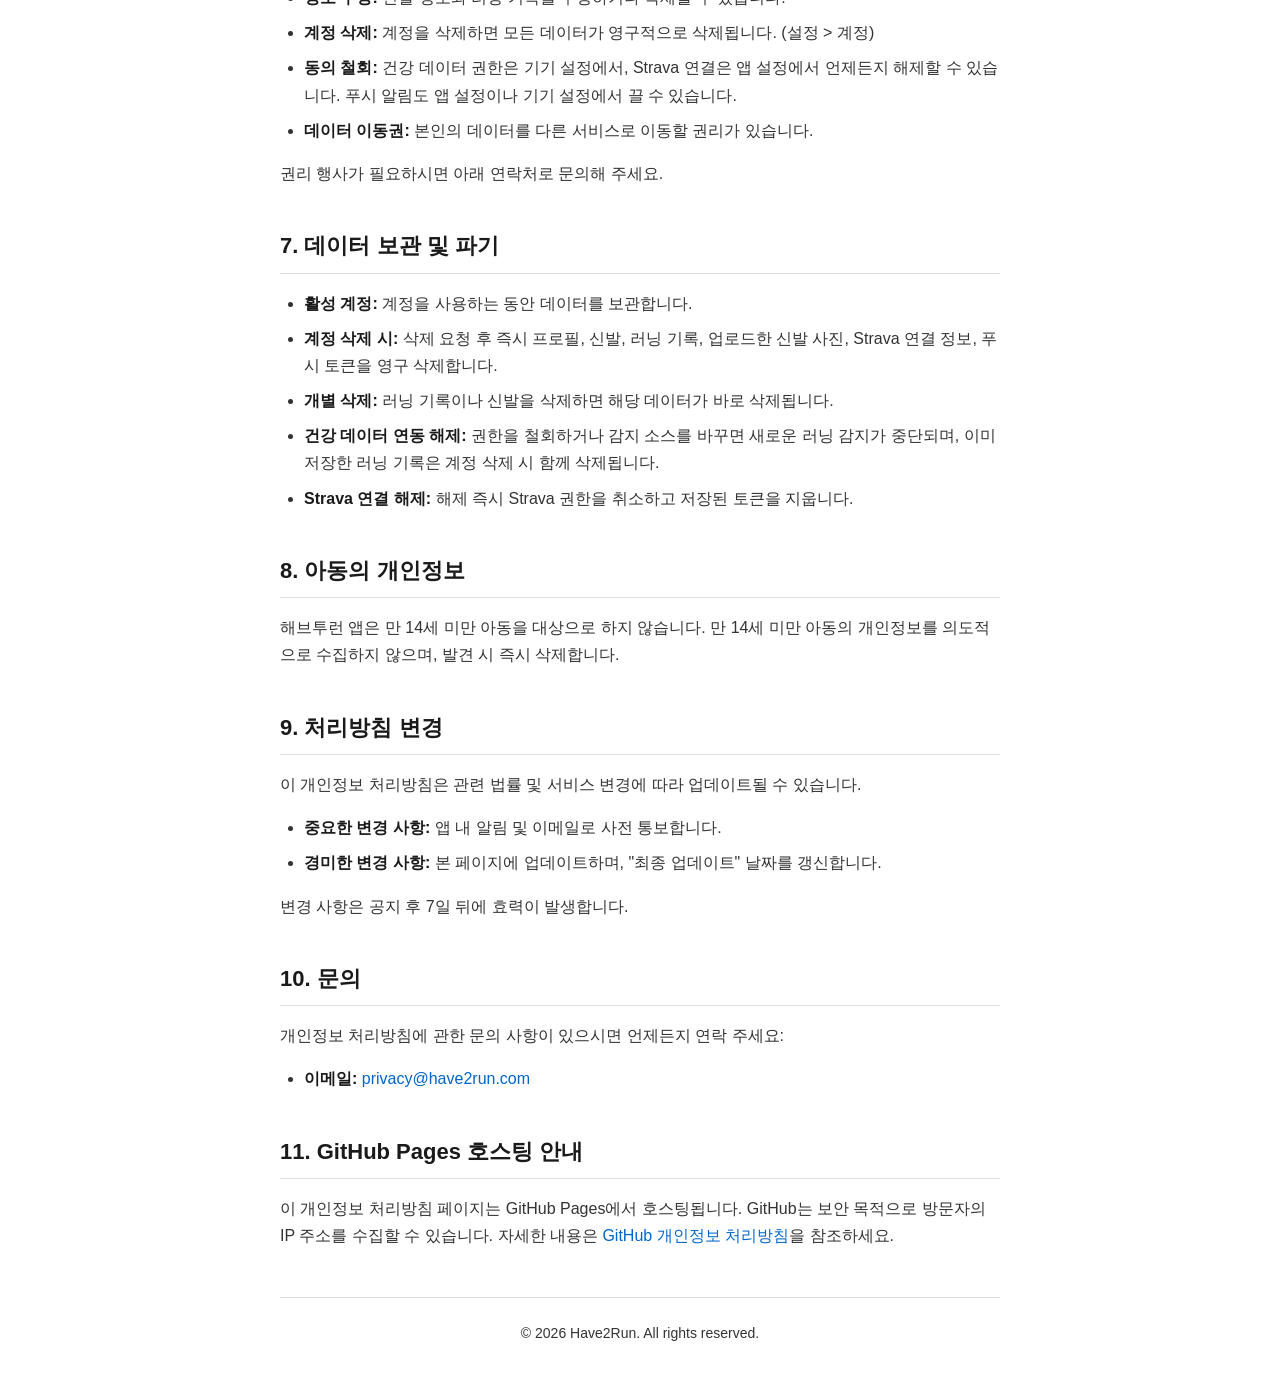
==== commit b88f5ba7: "docs: rewrite privacy policy and terms for shoe-mileage app - Remove AI coach, training plans, race " ====
--- a/index.html
+++ b/index.html
@@ -10,7 +10,7 @@
   <div class="container">
     <header>
       <h1>해브투런 개인정보 처리방침</h1>
-      <p class="last-updated">최종 업데이트: 2026년 4월 1일</p>
+      <p class="last-updated">최종 업데이트: 2026년 10월 29일</p>
       <div class="lang-switch">
         <a href="en/">English</a>
       </div>
@@ -21,7 +21,7 @@
         <h2>1. 소개</h2>
         <p>
           안녕하세요! 해브투런(Have2Run) 앱을 이용해 주셔서 감사합니다.
-          우리는 여러분의 러닝 목표 달성을 돕기 위해 AI 코칭과 훈련 관리 서비스를 제공합니다.
+          해브투런은 러닝화별 누적 거리(마일리지)를 기록해 새 신발로 바꿀 때를 알려주는 앱입니다.
         </p>
         <p>
           이 개인정보 처리방침은 해브투런 앱이 어떤 정보를 수집하고, 어떻게 사용하며,
@@ -32,74 +32,68 @@
       <section id="data-collection">
         <h2>2. 수집하는 정보</h2>
 
-        <h3>2.1 건강 및 피트니스 데이터</h3>
-        <p><strong>수집 항목:</strong></p>
-        <ul>
-          <li>워크아웃 데이터 (러닝 기록)</li>
-          <li>거리 (Distance)</li>
-          <li>심박수 (Heart Rate)</li>
-          <li>소모 칼로리 (Active Calories Burned)</li>
-          <li>걸음 수 (Steps)</li>
-        </ul>
-        <p><strong>수집 출처:</strong> iOS의 HealthKit 또는 Android의 Health Connect를 통해 스마트워치 데이터를 읽어옵니다 (읽기 전용 권한).</p>
-        <p><strong>사용 목적:</strong> 훈련 세션 자동 완료, 레이스 기록 예측, 진행 상황 추적, AI 코칭 개인화</p>
-        <p><strong>제어 방법:</strong> 앱 설정에서 워치 동기화를 언제든지 켜거나 끌 수 있습니다.</p>
-
-        <h3>2.2 프로필 정보</h3>
-        <p><strong>수집 항목:</strong></p>
-        <ul>
-          <li>이름</li>
-          <li>이메일 주소</li>
-          <li>키, 몸무게</li>
-          <li>개인 기록 (PB: Personal Best)</li>
-          <li>시간 선호 (오전/오후)</li>
-        </ul>
-        <p><strong>수집 출처:</strong> 회원가입 시 직접 입력하거나 프로필 설정에서 업데이트</p>
-        <p><strong>사용 목적:</strong> 맞춤형 훈련 계획 생성, 레이스 예측, AI 코칭 개인화</p>
-
-        <h3>2.3 훈련 데이터</h3>
-        <p><strong>수집 항목:</strong></p>
-        <ul>
-          <li>훈련 세션 기록 (날짜, 거리, 페이스, 메모)</li>
-          <li>훈련 스케줄 및 목표</li>
-          <li>운동 사진 (스크린샷 업로드 시)</li>
-          <li>AI 코치와의 대화 내용</li>
-        </ul>
-        <p><strong>수집 출처:</strong> 직접 입력하거나 AI 코치가 생성</p>
-        <p><strong>사용 목적:</strong> 훈련 관리, AI 코칭 제공, 진행 상황 추적 및 분석</p>
-
-        <h3>2.4 인증 정보</h3>
+        <h3>2.1 신발 및 러닝 기록</h3>
+        <p><strong>수집 항목:</strong></p>
+        <ul>
+          <li>신발 정보: 브랜드, 모델명, 별명, 수명 거리(km), 시작 마일리지, 은퇴 여부 및 은퇴일</li>
+          <li>신발 사진 (직접 촬영하거나 선택해 올린 경우에만)</li>
+          <li>러닝 기록: 거리, 시작 시각, 신은 신발, 기록 출처(Apple 건강 / Health Connect / Strava / 직접 입력), 중복 방지를 위한 외부 기록 ID</li>
+          <li>카탈로그 이미지 신고 내역 ("다른 신발 같아요")</li>
+        </ul>
+        <p><strong>수집 출처:</strong> 직접 입력하거나, 감지된 러닝 알림에서 신발을 골라 저장할 때 기록됩니다.</p>
+        <p><strong>사용 목적:</strong> 신발별 누적 거리 계산, 교체 시점 안내, 기록 캘린더 표시</p>
+
+        <h3>2.2 건강 및 피트니스 데이터 (Apple 건강 / Health Connect)</h3>
+        <p><strong>권한:</strong> iOS의 HealthKit(Apple 건강) 또는 Android의 Health Connect에 대한 <strong>읽기 전용</strong> 권한만 요청합니다. 앱은 건강 데이터를 쓰거나 수정하지 않습니다.</p>
+        <p><strong>요청하는 읽기 권한:</strong> 운동(워크아웃), 거리, 심박수, 활동 칼로리, 걸음 수 (Android는 속도 포함)</p>
+        <p><strong>실제로 사용하는 항목:</strong></p>
+        <ul>
+          <li>운동 종류 (러닝인지 여부 — 걷기·사이클 등은 무시)</li>
+          <li>거리</li>
+          <li>운동 시작 시각</li>
+        </ul>
+        <p><strong>사용 목적:</strong> 워치로 마친 러닝을 감지해 "어떤 신발 신었어요?" 알림을 보내고, 여러분이 신발을 골라 저장하면 러닝 기록을 남기는 데에만 사용합니다.</p>
+        <p><strong>보관:</strong> 여러분이 저장한 러닝 기록(거리, 시작 시각, 출처)만 서버에 보관합니다. 심박수 등 그 밖의 건강 데이터는 서버로 전송하거나 저장하지 않으며, 알림을 무시한 러닝은 기록하지 않습니다.</p>
+        <p><strong>제한 사항:</strong></p>
+        <ul>
+          <li>건강 데이터는 광고나 마케팅에 절대 사용하지 않습니다.</li>
+          <li>건강 데이터를 판매하거나 제3자와 공유하지 않습니다.</li>
+        </ul>
+        <p><strong>제어 방법:</strong> 앱 설정에서 감지 소스를 바꾸거나, 기기의 건강 앱(iOS 설정 &gt; 건강 / Health Connect)에서 언제든지 권한을 철회할 수 있습니다.</p>
+
+        <h3>2.3 Strava 연동 (선택)</h3>
+        <p><strong>수집 항목:</strong></p>
+        <ul>
+          <li>Strava 계정 ID, OAuth 액세스·리프레시 토큰, 토큰 만료 시각, 권한 범위</li>
+          <li>새 활동의 종류, 거리, 시작 시각 (러닝 감지 알림을 위해 조회)</li>
+        </ul>
+        <p><strong>사용 목적:</strong> Strava에 새 러닝이 올라오면 기록할지 묻는 알림을 보내기 위해서만 사용합니다. 여러분이 신발을 골라 저장한 경우에만 러닝 기록으로 남습니다.</p>
+        <p><strong>보관:</strong> 토큰은 서버 전용 저장소에 보관되며 앱(클라이언트)에서는 읽을 수 없습니다.</p>
+        <p><strong>제어 방법:</strong> 앱 설정에서 언제든지 Strava 연결을 해제할 수 있습니다. 해제 시 Strava 측 권한을 취소하고 저장된 토큰을 지웁니다.</p>
+
+        <h3>2.4 계정 및 프로필 정보</h3>
         <p><strong>수집 항목:</strong></p>
         <ul>
           <li>이메일/비밀번호 (이메일 가입 시)</li>
           <li>소셜 로그인 정보 (Google, Apple, Kakao): 이름, 이메일, 프로필 사진</li>
+          <li>선택한 러닝 감지 소스 (Apple 건강 / Health Connect / Strava / 없음)</li>
         </ul>
         <p><strong>관리 주체:</strong> Supabase Auth</p>
-        <p><strong>사용 목적:</strong> 계정 인증 및 관리</p>
-
-        <h3>2.5 AI 코칭 데이터</h3>
-        <p><strong>수집 항목:</strong></p>
-        <ul>
-          <li>프로필 정보 (키, 몸무게, 러닝 레벨)</li>
-          <li>훈련 기록 (거리, 시간, 페이스, 심박수)</li>
-          <li>대회 목표 (대회명, 목표 시간, 개인 기록)</li>
-          <li>AI 코치와의 대화 내용</li>
-          <li>업로드한 운동 스크린샷</li>
-        </ul>
-        <p><strong>처리 주체:</strong> Google Gemini AI (Google LLC), OpenRouter (Grok, DeepSeek 등 보조 AI 제공자)</p>
-        <p><strong>사용 목적:</strong> 맞춤형 훈련 조언, 대화형 코칭 제공</p>
-        <p><strong>동의 절차:</strong> AI 코치 기능 최초 사용 시 앱 내에서 데이터 공유 동의를 받으며, 동의 전까지 AI 기능이 차단됩니다. 전송된 데이터는 AI 응답 생성에만 사용됩니다.</p>
+        <p><strong>사용 목적:</strong> 계정 인증 및 관리, 기기 간 데이터 동기화</p>
+
+        <h3>2.5 푸시 알림 토큰</h3>
+        <p><strong>수집 항목:</strong> 기기의 푸시 알림 토큰 (Firebase Cloud Messaging), 알림 수신 여부 설정</p>
+        <p><strong>사용 목적:</strong> Strava 러닝 감지 알림 등 앱 알림 전송. 로그아웃하면 토큰을 지웁니다.</p>
 
         <h3>2.6 이용 분석 및 진단 데이터</h3>
         <p><strong>수집 항목:</strong></p>
         <ul>
-          <li>앱 사용 패턴 (화면 조회, 기능 사용)</li>
+          <li>기본 앱 사용 통계 (앱 실행, 세션 등 Firebase가 자동으로 수집하는 이벤트)</li>
           <li>크래시 리포트 (오류 로그, 스택 트레이스)</li>
-          <li>성능 데이터 (앱 로딩 시간, 응답 속도)</li>
         </ul>
         <p><strong>처리 주체:</strong> Google Firebase (Analytics, Crashlytics)</p>
-        <p><strong>사용 목적:</strong> 앱 개선, 버그 수정, 성능 최적화</p>
-        <p><strong>익명화:</strong> 분석 데이터는 개인 식별이 불가능한 형태로 수집됩니다.</p>
+        <p><strong>사용 목적:</strong> 앱 안정성 확인, 버그 수정</p>
+        <p><strong>익명화:</strong> 분석 데이터는 개인 식별이 불가능한 형태로 수집되며, 건강 데이터는 포함되지 않습니다.</p>
 
         <h3>2.7 기기 정보</h3>
         <p><strong>수집 항목:</strong></p>
@@ -116,17 +110,18 @@
         <h2>3. 정보 이용 목적</h2>
         <p>우리는 수집한 정보를 다음 목적으로만 사용합니다:</p>
         <ul>
-          <li><strong>맞춤형 훈련 제공:</strong> AI 코치가 여러분의 목표와 현재 상태에 맞는 훈련 계획을 생성합니다.</li>
-          <li><strong>레이스 기록 예측:</strong> 과거 훈련 데이터를 분석하여 목표 레이스의 예상 기록을 제공합니다.</li>
-          <li><strong>진행 상황 추적:</strong> 훈련 통계와 그래프로 발전 과정을 시각화합니다.</li>
-          <li><strong>앱 개선:</strong> 사용 패턴 분석을 통해 더 나은 사용자 경험을 제공합니다.</li>
+          <li><strong>마일리지 관리:</strong> 신발별 누적 거리를 계산하고 남은 거리를 보여줍니다.</li>
+          <li><strong>러닝 감지 및 기록:</strong> 워치나 Strava에서 마친 러닝을 감지해 알림을 보내고, 선택한 신발에 기록합니다.</li>
+          <li><strong>교체 시점 안내:</strong> 신발 수명이 가까워지면 알려드립니다.</li>
+          <li><strong>앱 개선:</strong> 크래시와 기본 사용 통계로 안정성을 높입니다.</li>
           <li><strong>고객 지원:</strong> 문의 사항에 답변하고 기술적 문제를 해결합니다.</li>
         </ul>
         <p><strong>명시적 금지 사항:</strong></p>
         <ul>
           <li>❌ 마케팅 또는 광고 목적으로 사용하지 않습니다.</li>
           <li>❌ 제3자에게 판매하거나 임대하지 않습니다.</li>
-          <li>❌ 건강 데이터를 마케팅 목적으로 공유하지 않습니다.</li>
+          <li>❌ 건강 데이터를 광고·마케팅에 사용하거나 제3자와 공유하지 않습니다.</li>
+          <li>❌ 여러분의 개인정보나 러닝 기록을 AI 모델에 보내지 않습니다.</li>
         </ul>
       </section>
 
@@ -147,7 +142,7 @@
           <tbody>
             <tr>
               <td><strong>Supabase</strong></td>
-              <td>백엔드 데이터베이스, 인증, 파일 저장소</td>
+              <td>백엔드 데이터베이스, 인증, 파일 저장소 (신발·러닝 기록, 신발 사진, Strava 토큰)</td>
               <td><a href="https://supabase.com/privacy" target="_blank">링크</a></td>
             </tr>
             <tr>
@@ -156,14 +151,14 @@
               <td><a href="https://firebase.google.com/support/privacy" target="_blank">링크</a></td>
             </tr>
             <tr>
+              <td><strong>Strava</strong></td>
+              <td>러닝 감지 (연동한 경우에만)</td>
+              <td><a href="https://www.strava.com/legal/privacy" target="_blank">링크</a></td>
+            </tr>
+            <tr>
               <td><strong>Google Gemini AI</strong></td>
-              <td>AI 코칭 대화 처리</td>
+              <td>신발 카탈로그 일러스트 생성. 신발 브랜드·모델명과 공개된 상품 이미지만 전송하며, 사용자 데이터는 전송하지 않습니다.</td>
               <td><a href="https://policies.google.com/privacy" target="_blank">링크</a></td>
-            </tr>
-            <tr>
-              <td><strong>OpenRouter</strong></td>
-              <td>AI 코칭 보조 제공자 (Grok, DeepSeek 등)</td>
-              <td><a href="https://openrouter.ai/privacy" target="_blank">링크</a></td>
             </tr>
             <tr>
               <td><strong>Google / Apple / Kakao</strong></td>
@@ -179,13 +174,15 @@
         <p><strong>보안 조치:</strong></p>
         <ul>
           <li><strong>전송 암호화:</strong> 모든 데이터는 HTTPS를 통해 암호화되어 전송됩니다.</li>
-          <li><strong>접근 제어:</strong> Supabase Row Level Security (RLS) 정책으로 데이터 접근을 제한합니다.</li>
+          <li><strong>접근 제어:</strong> Supabase Row Level Security (RLS) 정책으로 본인의 신발·러닝 기록에만 접근할 수 있습니다.</li>
+          <li><strong>토큰 보호:</strong> Strava 토큰은 서버에서만 접근 가능한 저장소에 보관합니다.</li>
           <li><strong>앱 인증:</strong> Firebase App Check로 API 호출을 보호합니다.</li>
         </ul>
+        <p><strong>신발 사진:</strong> 업로드한 신발 사진은 앱에 표시하기 위해 추측하기 어려운 고유 주소로 저장되며, 그 주소를 아는 사람은 사진을 볼 수 있습니다. 얼굴 등 개인을 알아볼 수 있는 내용이 담긴 사진은 올리지 말아 주세요.</p>
         <p><strong>보관 기간:</strong></p>
         <ul>
           <li>계정 활성 기간 동안 데이터를 보관합니다.</li>
-          <li>건강 데이터는 여러분의 계정에만 저장되며, 외부로 공유되지 않습니다.</li>
+          <li>건강 데이터는 저장한 러닝 기록(거리, 시작 시각, 출처) 형태로만 여러분의 계정에 남으며, 외부로 공유되지 않습니다.</li>
           <li>계정 삭제 시 모든 데이터가 영구적으로 삭제됩니다.</li>
         </ul>
       </section>
@@ -194,10 +191,10 @@
         <h2>6. 이용자의 권리</h2>
         <p>개인정보보호법에 따라 여러분은 다음 권리를 가집니다:</p>
         <ul>
-          <li><strong>열람 요청:</strong> 본인의 개인정보를 확인할 수 있습니다 (앱 내 프로필 페이지).</li>
-          <li><strong>정보 수정:</strong> 잘못된 정보를 수정하거나 업데이트할 수 있습니다.</li>
-          <li><strong>계정 삭제:</strong> 계정을 삭제하면 모든 데이터가 영구적으로 삭제됩니다. (설정 > 계정 관리)</li>
-          <li><strong>동의 철회:</strong> 워치 동기화 등의 기능을 언제든지 끌 수 있습니다. AI 데이터 동의도 앱 설정에서 철회할 수 있으며, 철회 시 AI 코치 기능이 비활성화됩니다.</li>
+          <li><strong>열람 요청:</strong> 본인의 신발과 러닝 기록을 앱에서 언제든 확인할 수 있습니다.</li>
+          <li><strong>정보 수정:</strong> 신발 정보와 러닝 기록을 수정하거나 삭제할 수 있습니다.</li>
+          <li><strong>계정 삭제:</strong> 계정을 삭제하면 모든 데이터가 영구적으로 삭제됩니다. (설정 &gt; 계정)</li>
+          <li><strong>동의 철회:</strong> 건강 데이터 권한은 기기 설정에서, Strava 연결은 앱 설정에서 언제든지 해제할 수 있습니다. 푸시 알림도 앱 설정이나 기기 설정에서 끌 수 있습니다.</li>
           <li><strong>데이터 이동권:</strong> 본인의 데이터를 다른 서비스로 이동할 권리가 있습니다.</li>
         </ul>
         <p>권리 행사가 필요하시면 아래 연락처로 문의해 주세요.</p>
@@ -207,8 +204,10 @@
         <h2>7. 데이터 보관 및 파기</h2>
         <ul>
           <li><strong>활성 계정:</strong> 계정을 사용하는 동안 데이터를 보관합니다.</li>
-          <li><strong>계정 삭제 시:</strong> 삭제 요청 후 즉시 모든 데이터를 영구 삭제합니다.</li>
-          <li><strong>건강 동기화 데이터:</strong> 워치 동기화를 끄면 새로운 데이터 수집이 중단되며, 기존 데이터는 계정 삭제 시 함께 삭제됩니다.</li>
+          <li><strong>계정 삭제 시:</strong> 삭제 요청 후 즉시 프로필, 신발, 러닝 기록, 업로드한 신발 사진, Strava 연결 정보, 푸시 토큰을 영구 삭제합니다.</li>
+          <li><strong>개별 삭제:</strong> 러닝 기록이나 신발을 삭제하면 해당 데이터가 바로 삭제됩니다.</li>
+          <li><strong>건강 데이터 연동 해제:</strong> 권한을 철회하거나 감지 소스를 바꾸면 새로운 러닝 감지가 중단되며, 이미 저장한 러닝 기록은 계정 삭제 시 함께 삭제됩니다.</li>
+          <li><strong>Strava 연결 해제:</strong> 해제 즉시 Strava 권한을 취소하고 저장된 토큰을 지웁니다.</li>
         </ul>
       </section>
 
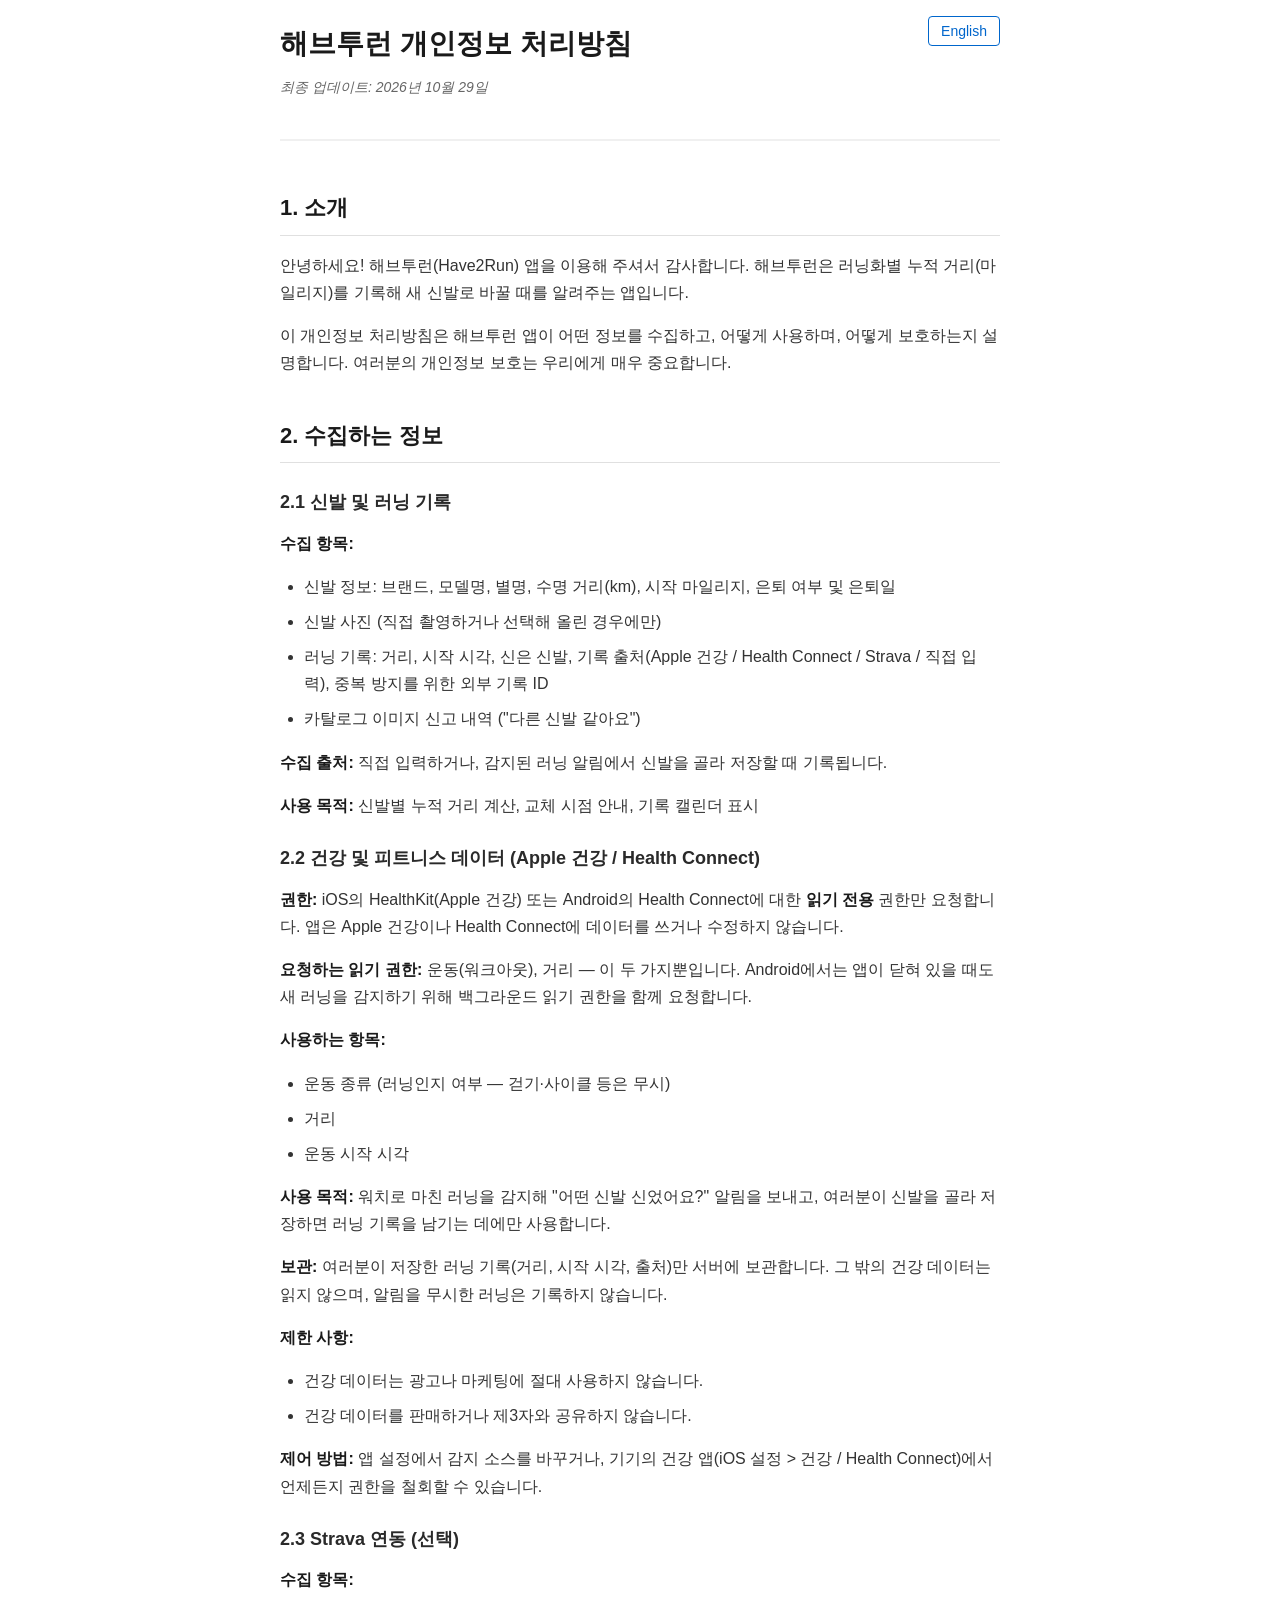
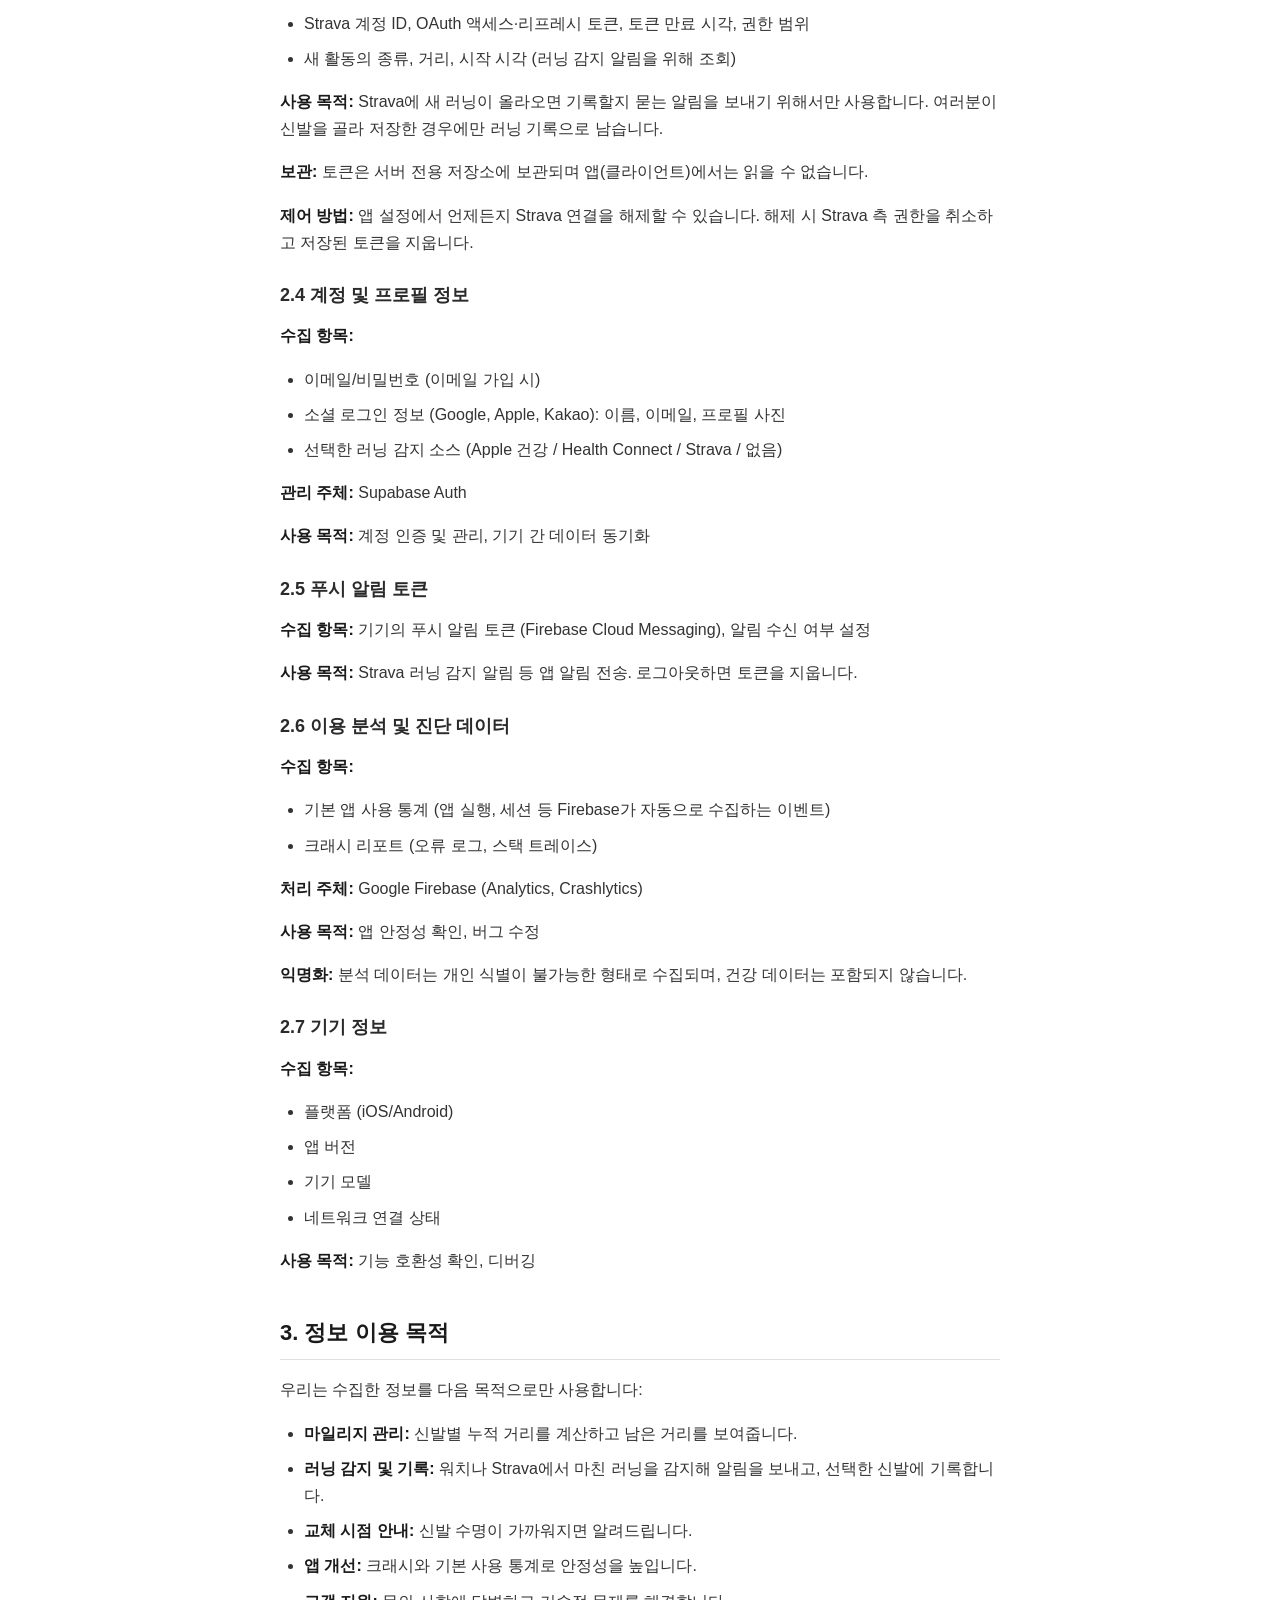
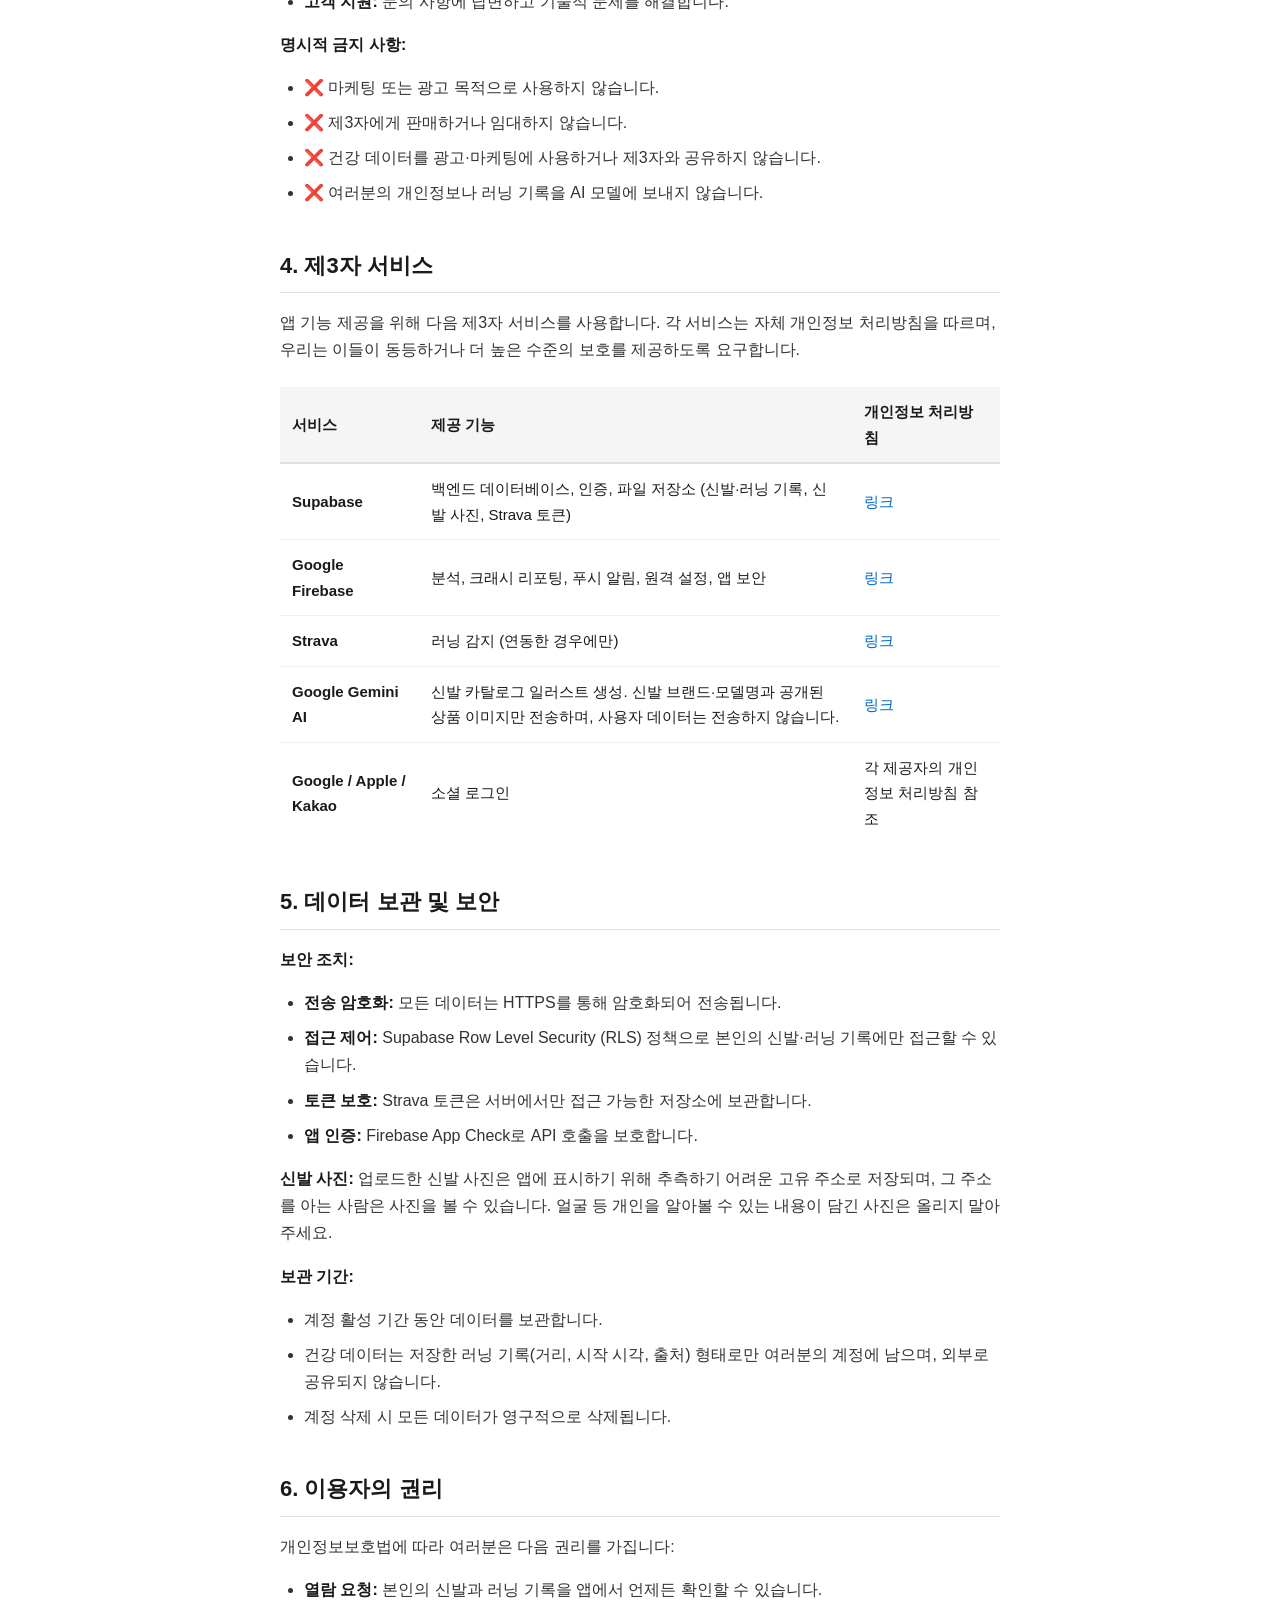
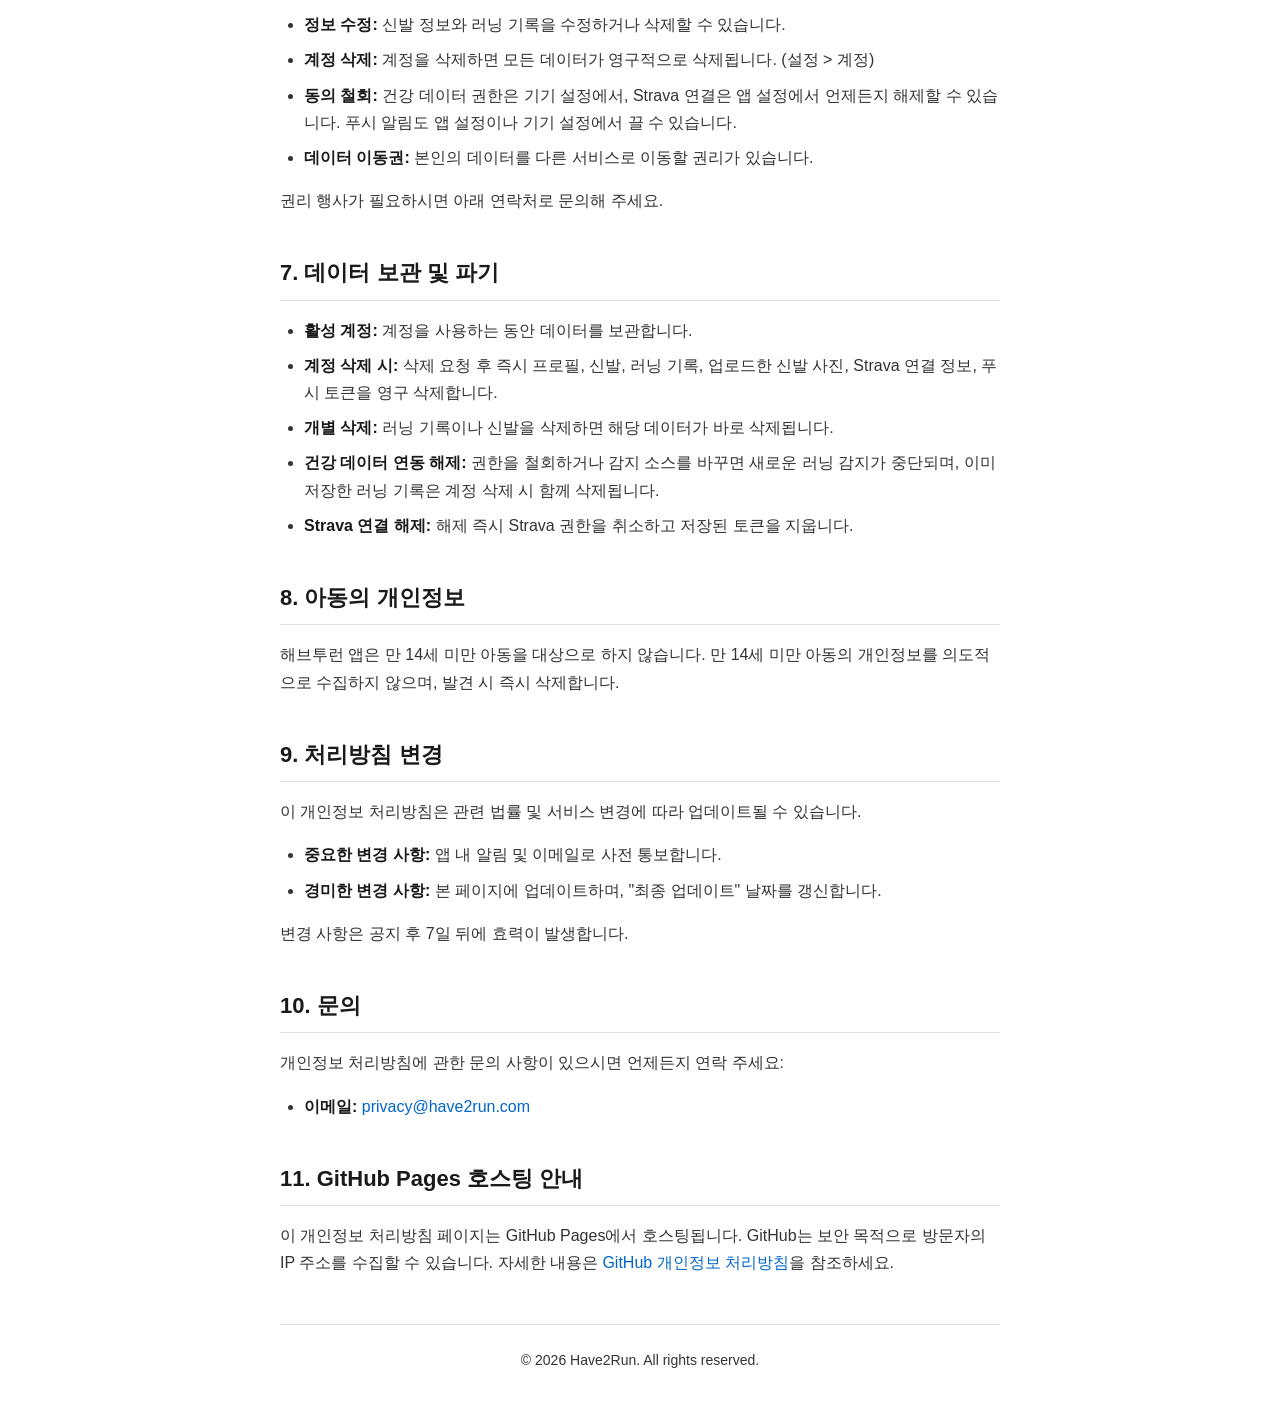
==== commit 70839883: "docs: update data-deletion and support pages for shoe-mileage app - Data deletion: list profile, sho" ====
--- a/index.html
+++ b/index.html
@@ -44,16 +44,16 @@
         <p><strong>사용 목적:</strong> 신발별 누적 거리 계산, 교체 시점 안내, 기록 캘린더 표시</p>
 
         <h3>2.2 건강 및 피트니스 데이터 (Apple 건강 / Health Connect)</h3>
-        <p><strong>권한:</strong> iOS의 HealthKit(Apple 건강) 또는 Android의 Health Connect에 대한 <strong>읽기 전용</strong> 권한만 요청합니다. 앱은 건강 데이터를 쓰거나 수정하지 않습니다.</p>
-        <p><strong>요청하는 읽기 권한:</strong> 운동(워크아웃), 거리, 심박수, 활동 칼로리, 걸음 수 (Android는 속도 포함)</p>
-        <p><strong>실제로 사용하는 항목:</strong></p>
+        <p><strong>권한:</strong> iOS의 HealthKit(Apple 건강) 또는 Android의 Health Connect에 대한 <strong>읽기 전용</strong> 권한만 요청합니다. 앱은 Apple 건강이나 Health Connect에 데이터를 쓰거나 수정하지 않습니다.</p>
+        <p><strong>요청하는 읽기 권한:</strong> 운동(워크아웃), 거리 — 이 두 가지뿐입니다. Android에서는 앱이 닫혀 있을 때도 새 러닝을 감지하기 위해 백그라운드 읽기 권한을 함께 요청합니다.</p>
+        <p><strong>사용하는 항목:</strong></p>
         <ul>
           <li>운동 종류 (러닝인지 여부 — 걷기·사이클 등은 무시)</li>
           <li>거리</li>
           <li>운동 시작 시각</li>
         </ul>
         <p><strong>사용 목적:</strong> 워치로 마친 러닝을 감지해 "어떤 신발 신었어요?" 알림을 보내고, 여러분이 신발을 골라 저장하면 러닝 기록을 남기는 데에만 사용합니다.</p>
-        <p><strong>보관:</strong> 여러분이 저장한 러닝 기록(거리, 시작 시각, 출처)만 서버에 보관합니다. 심박수 등 그 밖의 건강 데이터는 서버로 전송하거나 저장하지 않으며, 알림을 무시한 러닝은 기록하지 않습니다.</p>
+        <p><strong>보관:</strong> 여러분이 저장한 러닝 기록(거리, 시작 시각, 출처)만 서버에 보관합니다. 그 밖의 건강 데이터는 읽지 않으며, 알림을 무시한 러닝은 기록하지 않습니다.</p>
         <p><strong>제한 사항:</strong></p>
         <ul>
           <li>건강 데이터는 광고나 마케팅에 절대 사용하지 않습니다.</li>
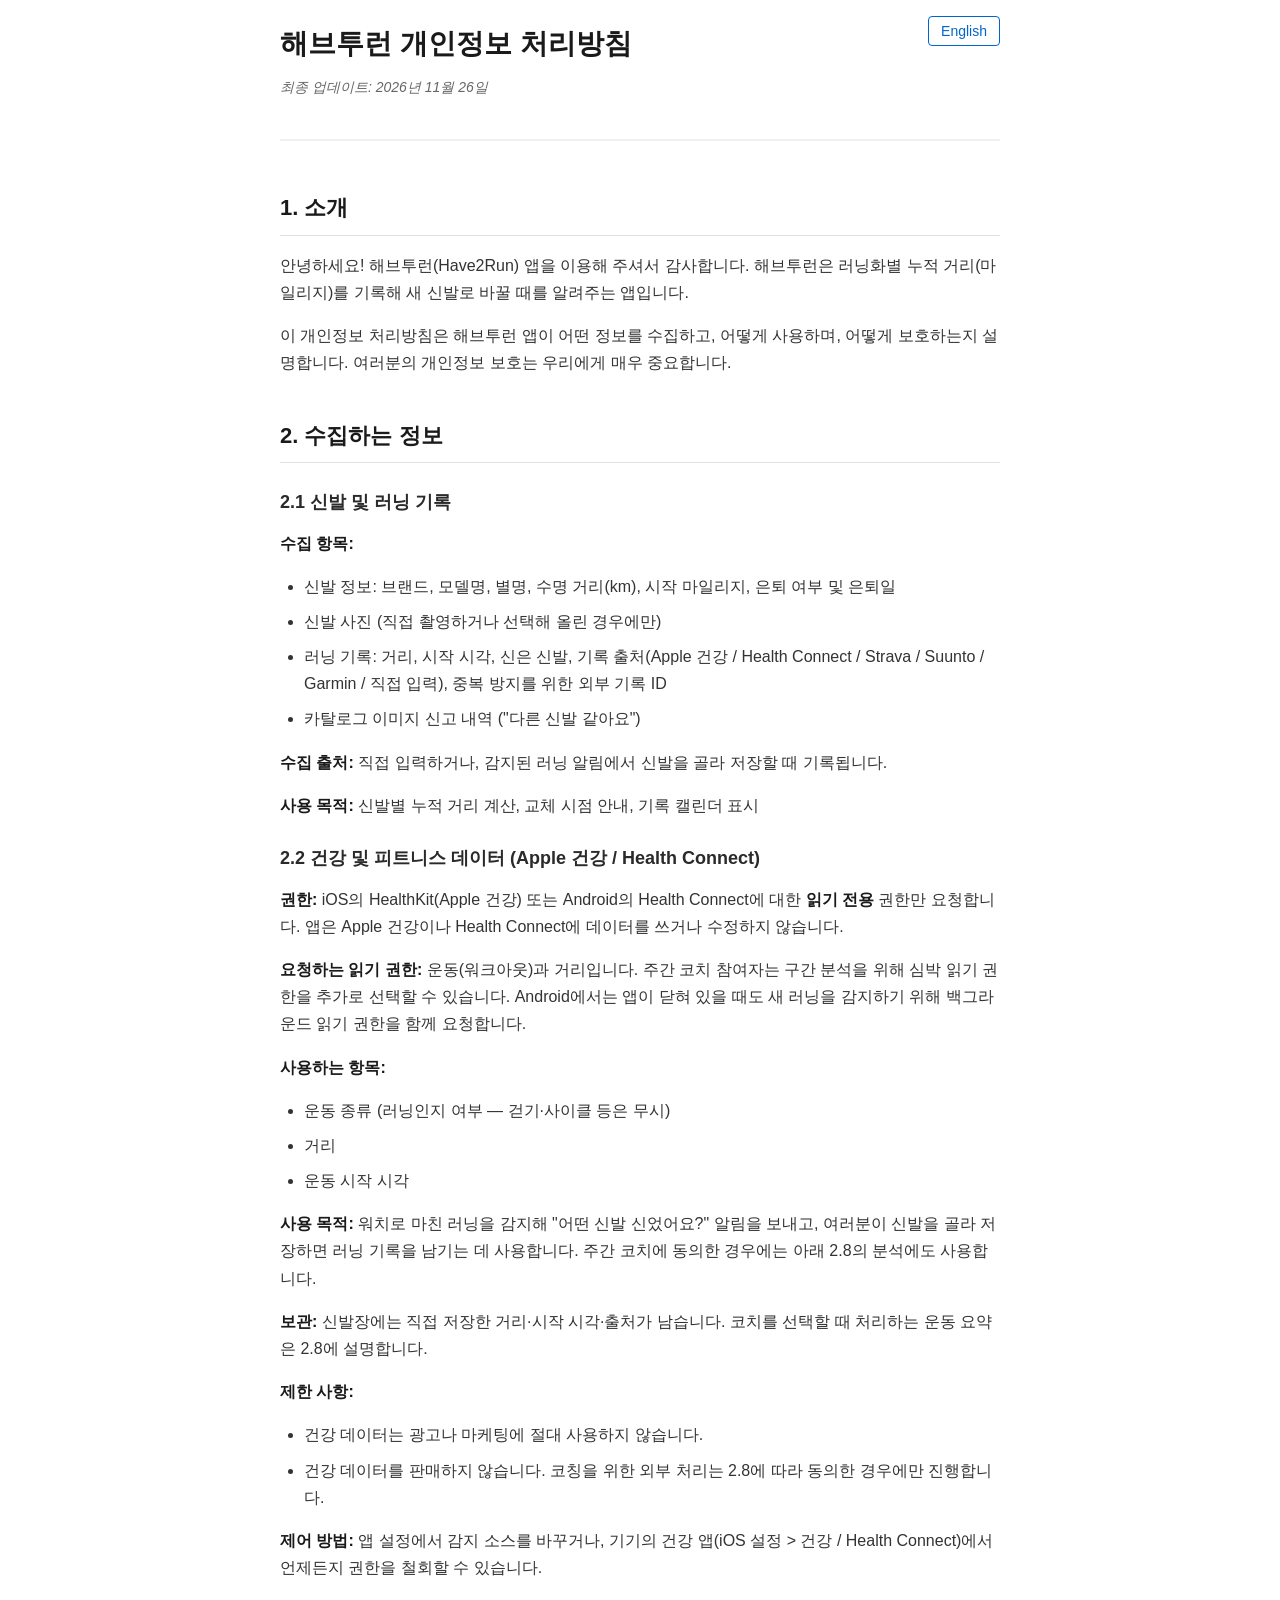
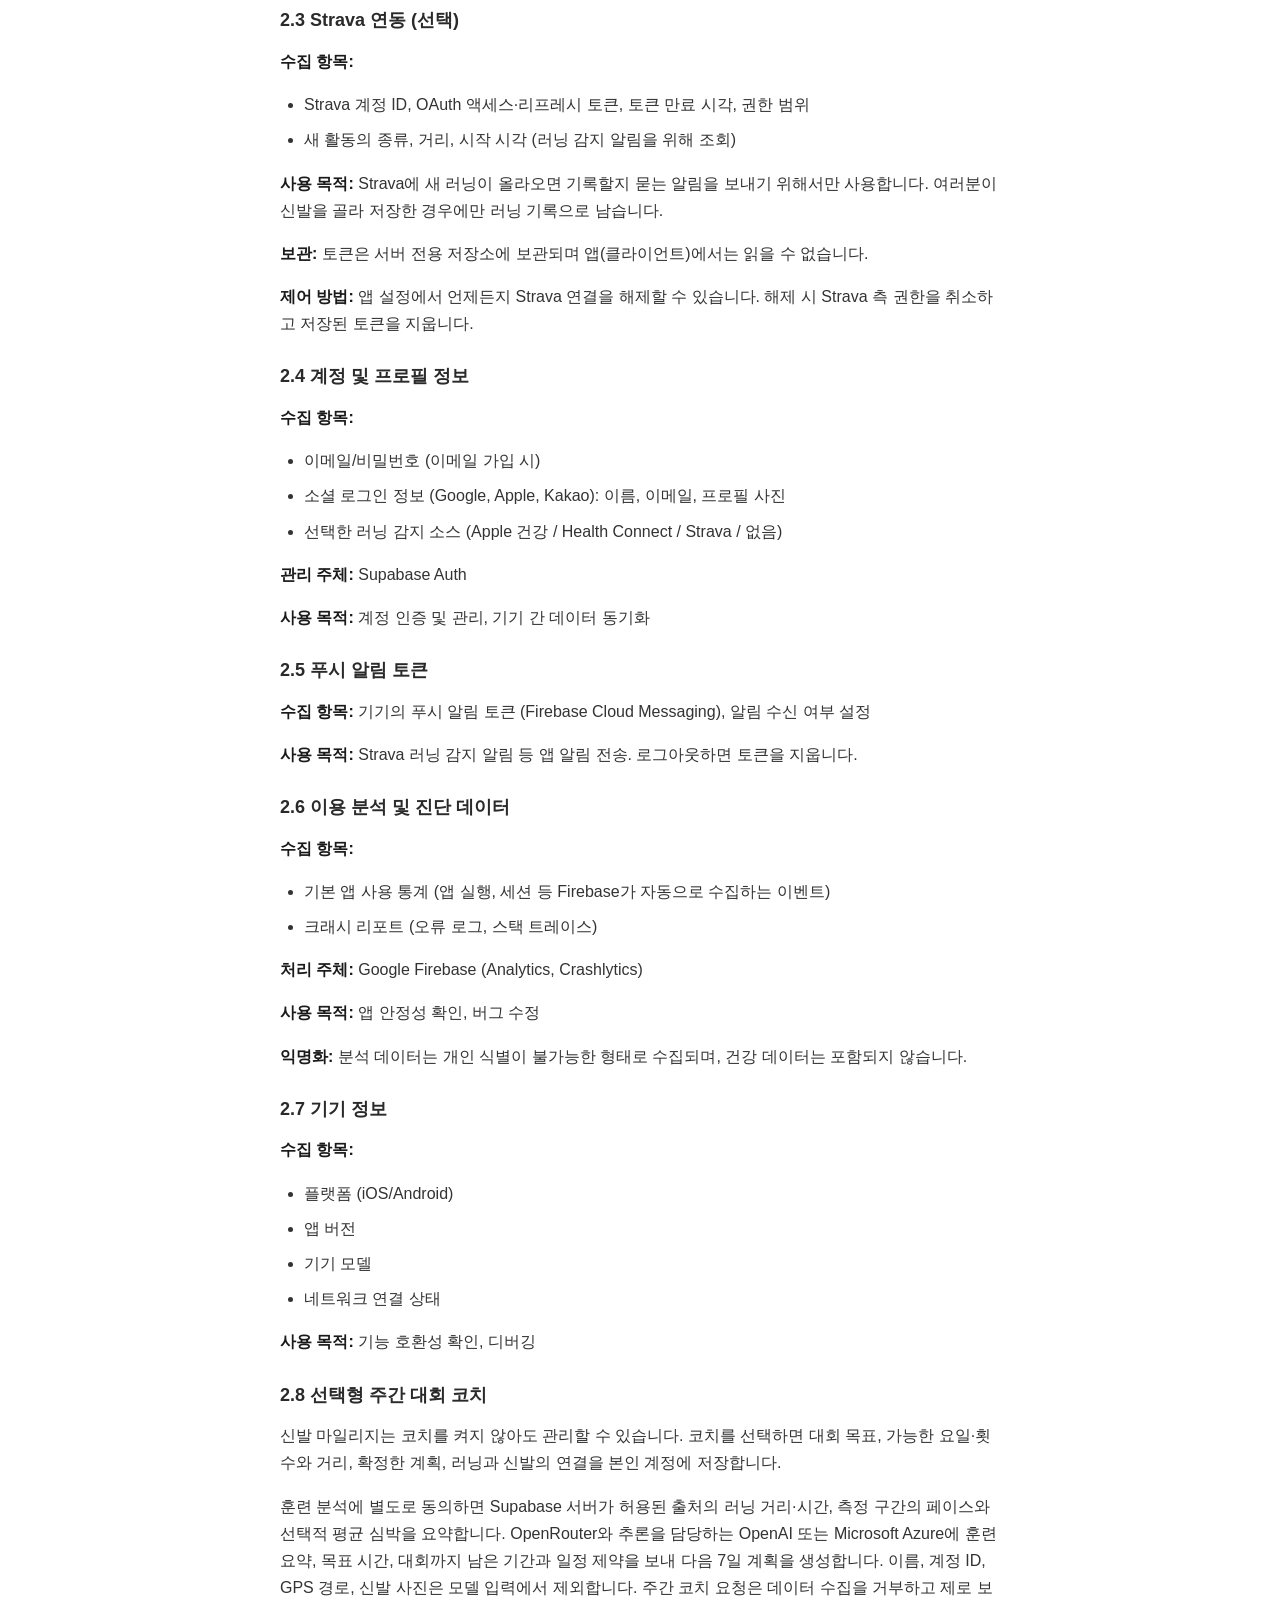
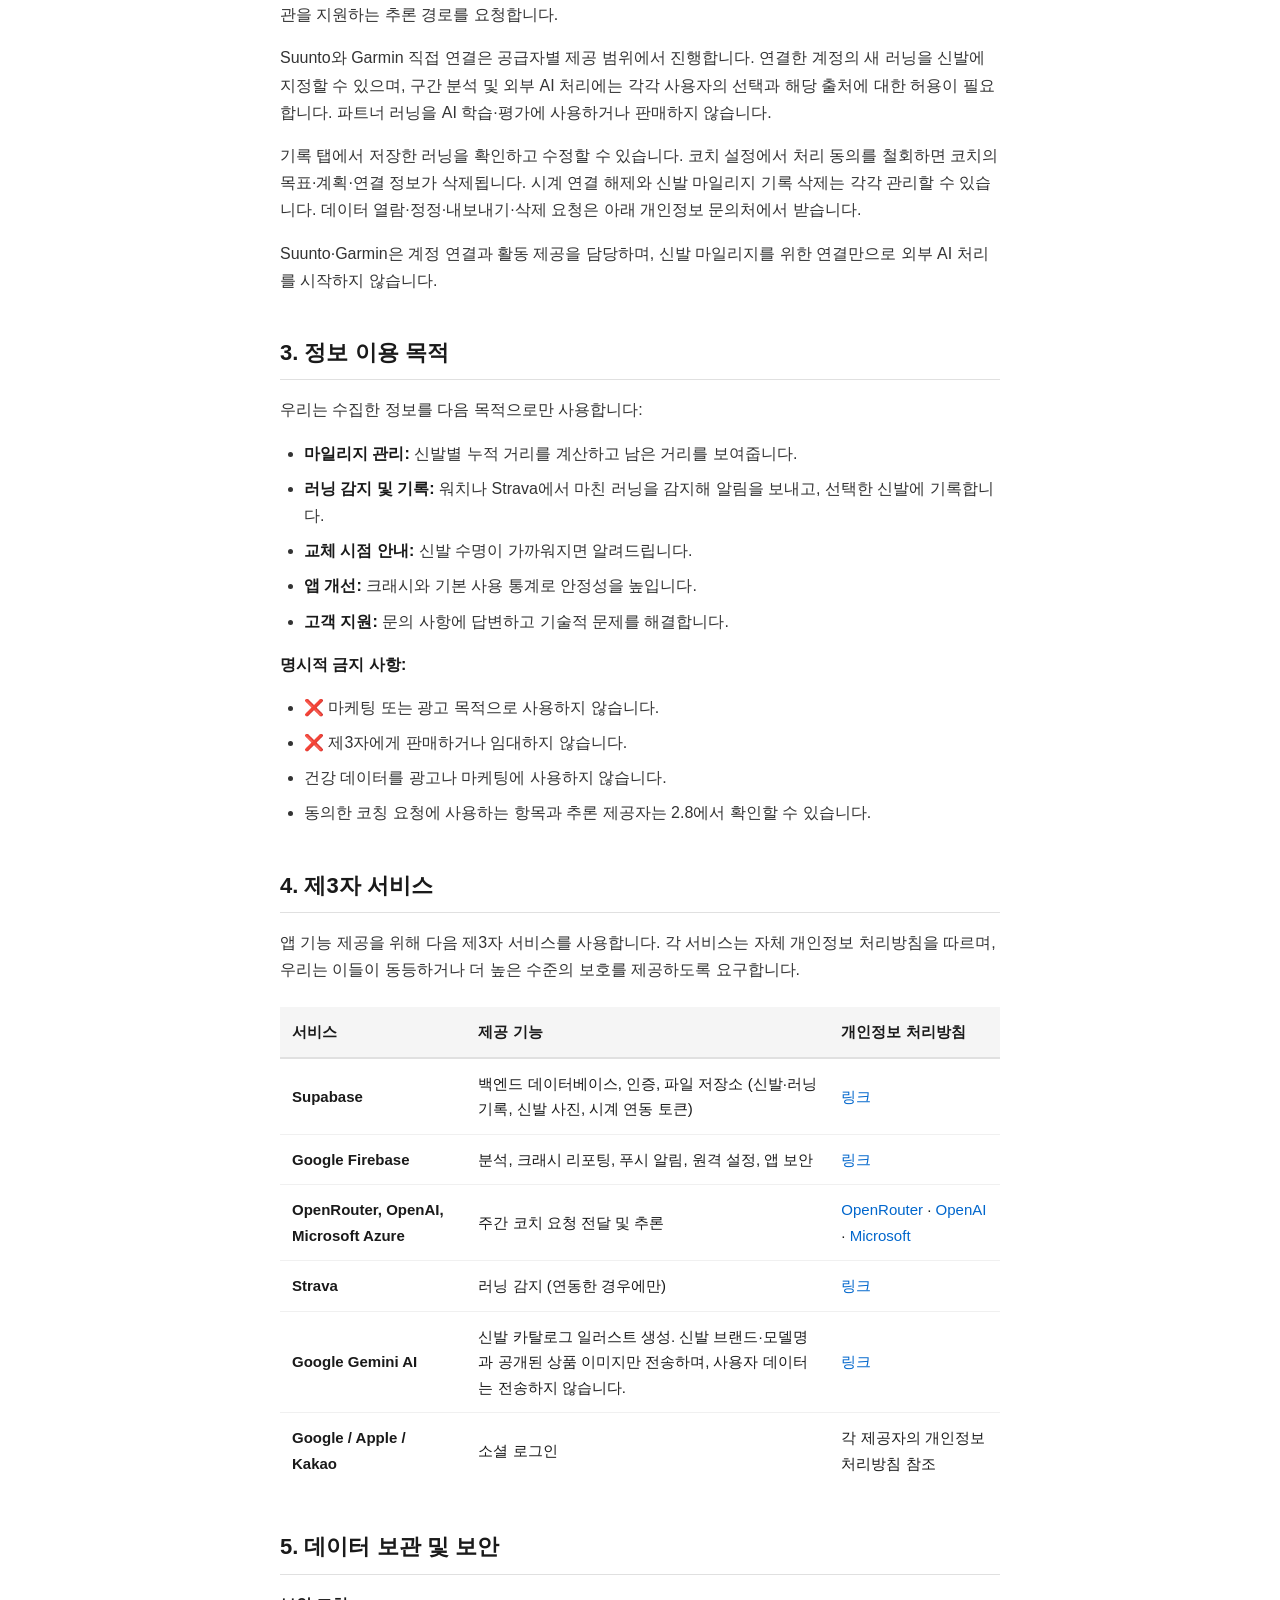
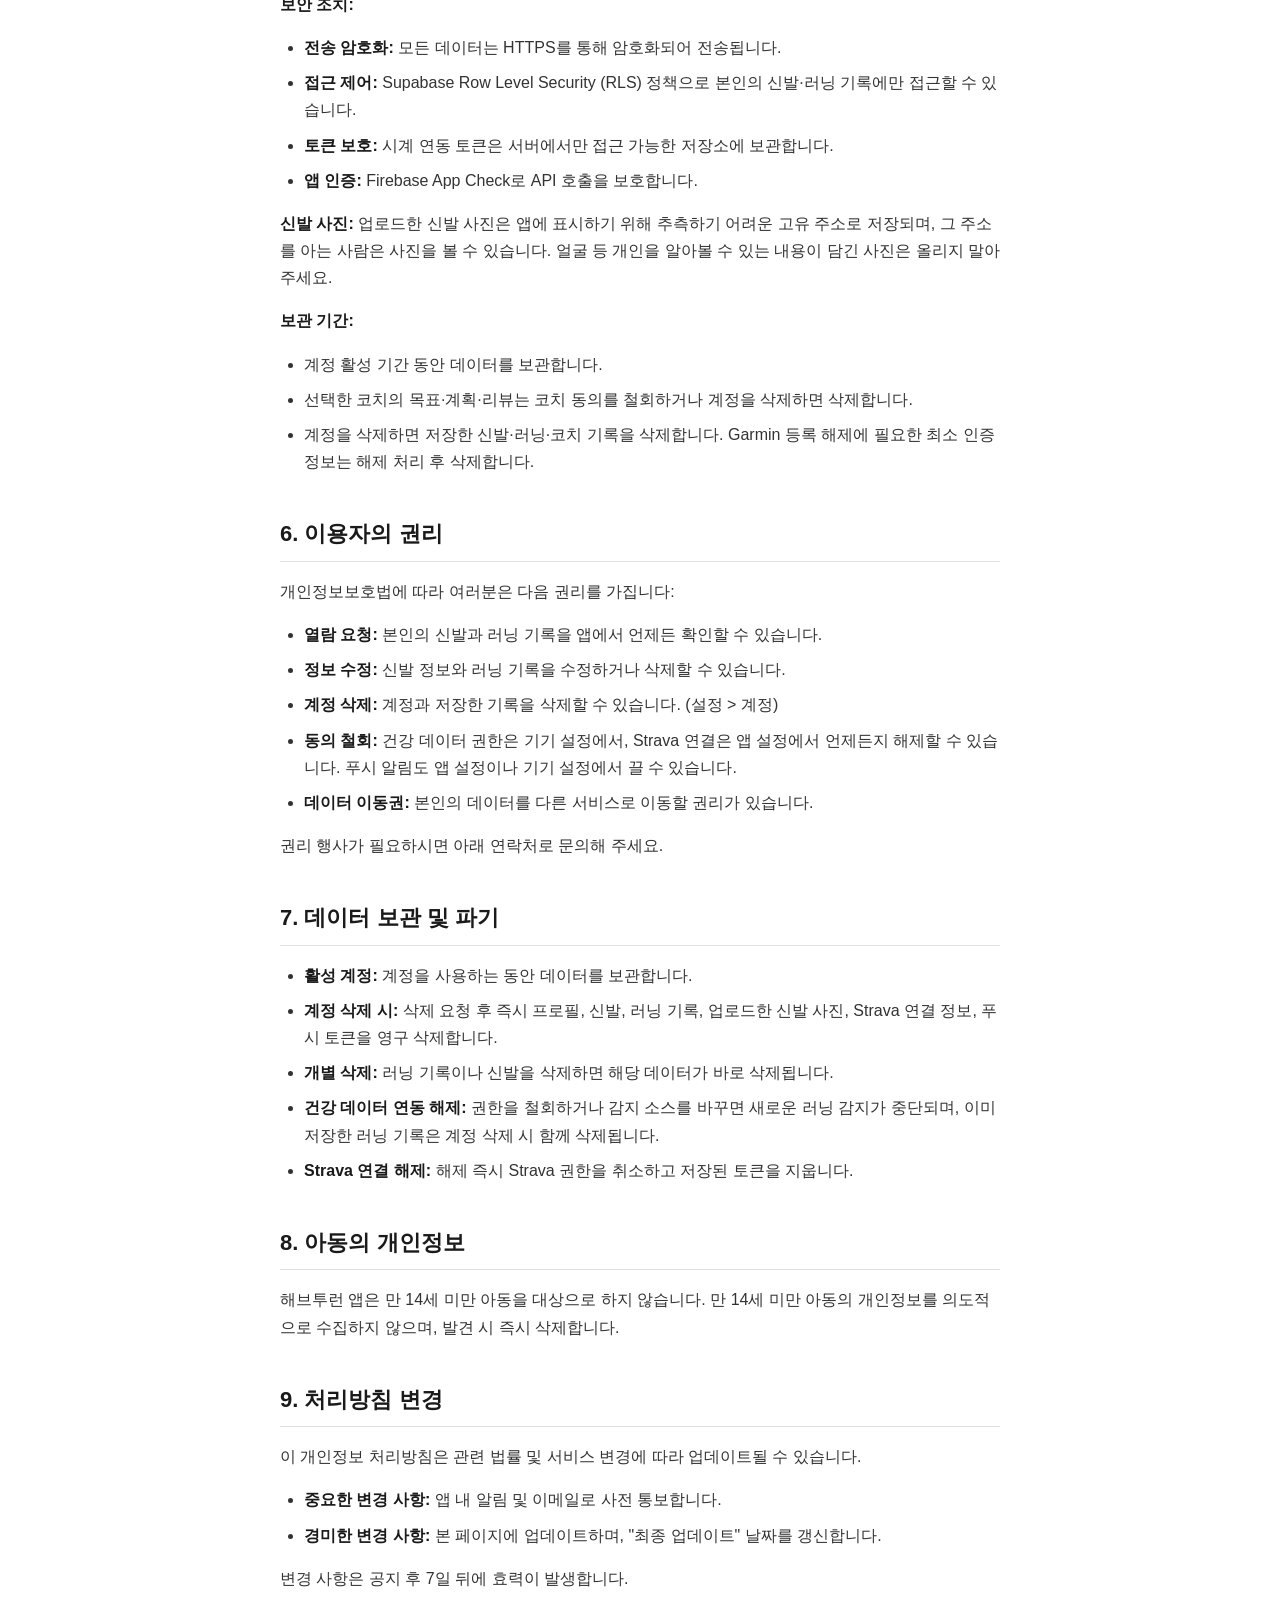
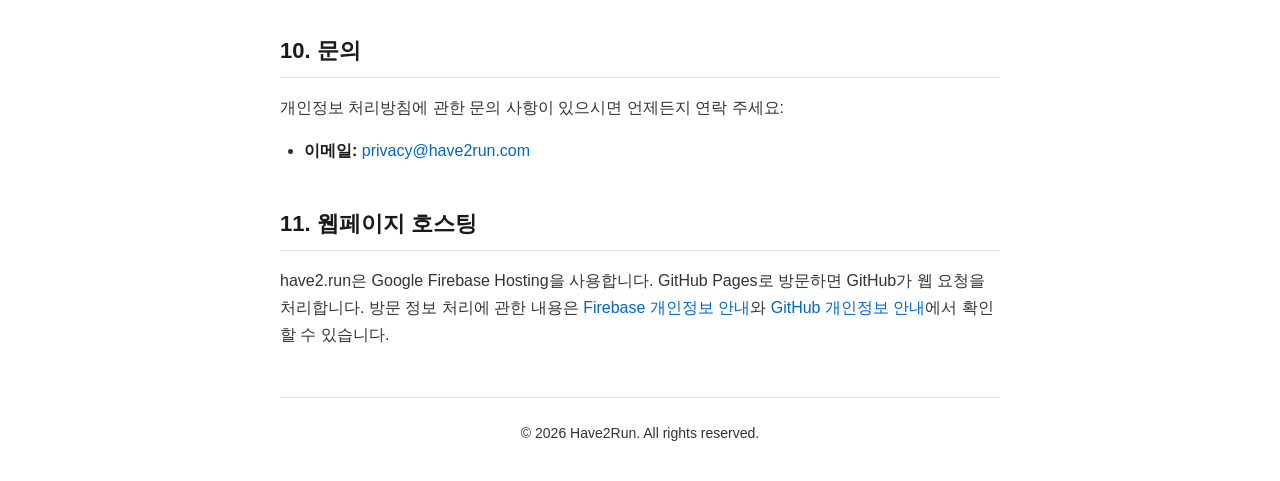
==== commit 8ac84fde: "Describe optional weekly coaching and partner workout processing" ====
--- a/index.html
+++ b/index.html
@@ -10,7 +10,7 @@
   <div class="container">
     <header>
       <h1>해브투런 개인정보 처리방침</h1>
-      <p class="last-updated">최종 업데이트: 2026년 10월 29일</p>
+      <p class="last-updated">최종 업데이트: 2026년 11월 26일</p>
       <div class="lang-switch">
         <a href="en/">English</a>
       </div>
@@ -37,7 +37,7 @@
         <ul>
           <li>신발 정보: 브랜드, 모델명, 별명, 수명 거리(km), 시작 마일리지, 은퇴 여부 및 은퇴일</li>
           <li>신발 사진 (직접 촬영하거나 선택해 올린 경우에만)</li>
-          <li>러닝 기록: 거리, 시작 시각, 신은 신발, 기록 출처(Apple 건강 / Health Connect / Strava / 직접 입력), 중복 방지를 위한 외부 기록 ID</li>
+          <li>러닝 기록: 거리, 시작 시각, 신은 신발, 기록 출처(Apple 건강 / Health Connect / Strava / Suunto / Garmin / 직접 입력), 중복 방지를 위한 외부 기록 ID</li>
           <li>카탈로그 이미지 신고 내역 ("다른 신발 같아요")</li>
         </ul>
         <p><strong>수집 출처:</strong> 직접 입력하거나, 감지된 러닝 알림에서 신발을 골라 저장할 때 기록됩니다.</p>
@@ -45,19 +45,19 @@
 
         <h3>2.2 건강 및 피트니스 데이터 (Apple 건강 / Health Connect)</h3>
         <p><strong>권한:</strong> iOS의 HealthKit(Apple 건강) 또는 Android의 Health Connect에 대한 <strong>읽기 전용</strong> 권한만 요청합니다. 앱은 Apple 건강이나 Health Connect에 데이터를 쓰거나 수정하지 않습니다.</p>
-        <p><strong>요청하는 읽기 권한:</strong> 운동(워크아웃), 거리 — 이 두 가지뿐입니다. Android에서는 앱이 닫혀 있을 때도 새 러닝을 감지하기 위해 백그라운드 읽기 권한을 함께 요청합니다.</p>
+        <p><strong>요청하는 읽기 권한:</strong> 운동(워크아웃)과 거리입니다. 주간 코치 참여자는 구간 분석을 위해 심박 읽기 권한을 추가로 선택할 수 있습니다. Android에서는 앱이 닫혀 있을 때도 새 러닝을 감지하기 위해 백그라운드 읽기 권한을 함께 요청합니다.</p>
         <p><strong>사용하는 항목:</strong></p>
         <ul>
           <li>운동 종류 (러닝인지 여부 — 걷기·사이클 등은 무시)</li>
           <li>거리</li>
           <li>운동 시작 시각</li>
         </ul>
-        <p><strong>사용 목적:</strong> 워치로 마친 러닝을 감지해 "어떤 신발 신었어요?" 알림을 보내고, 여러분이 신발을 골라 저장하면 러닝 기록을 남기는 데에만 사용합니다.</p>
-        <p><strong>보관:</strong> 여러분이 저장한 러닝 기록(거리, 시작 시각, 출처)만 서버에 보관합니다. 그 밖의 건강 데이터는 읽지 않으며, 알림을 무시한 러닝은 기록하지 않습니다.</p>
+        <p><strong>사용 목적:</strong> 워치로 마친 러닝을 감지해 "어떤 신발 신었어요?" 알림을 보내고, 여러분이 신발을 골라 저장하면 러닝 기록을 남기는 데 사용합니다. 주간 코치에 동의한 경우에는 아래 2.8의 분석에도 사용합니다.</p>
+        <p><strong>보관:</strong> 신발장에는 직접 저장한 거리·시작 시각·출처가 남습니다. 코치를 선택할 때 처리하는 운동 요약은 2.8에 설명합니다.</p>
         <p><strong>제한 사항:</strong></p>
         <ul>
           <li>건강 데이터는 광고나 마케팅에 절대 사용하지 않습니다.</li>
-          <li>건강 데이터를 판매하거나 제3자와 공유하지 않습니다.</li>
+          <li>건강 데이터를 판매하지 않습니다. 코칭을 위한 외부 처리는 2.8에 따라 동의한 경우에만 진행합니다.</li>
         </ul>
         <p><strong>제어 방법:</strong> 앱 설정에서 감지 소스를 바꾸거나, 기기의 건강 앱(iOS 설정 &gt; 건강 / Health Connect)에서 언제든지 권한을 철회할 수 있습니다.</p>
 
@@ -104,6 +104,13 @@
           <li>네트워크 연결 상태</li>
         </ul>
         <p><strong>사용 목적:</strong> 기능 호환성 확인, 디버깅</p>
+
+        <h3>2.8 선택형 주간 대회 코치</h3>
+        <p>신발 마일리지는 코치를 켜지 않아도 관리할 수 있습니다. 코치를 선택하면 대회 목표, 가능한 요일·횟수와 거리, 확정한 계획, 러닝과 신발의 연결을 본인 계정에 저장합니다.</p>
+        <p>훈련 분석에 별도로 동의하면 Supabase 서버가 허용된 출처의 러닝 거리·시간, 측정 구간의 페이스와 선택적 평균 심박을 요약합니다. OpenRouter와 추론을 담당하는 OpenAI 또는 Microsoft Azure에 훈련 요약, 목표 시간, 대회까지 남은 기간과 일정 제약을 보내 다음 7일 계획을 생성합니다. 이름, 계정 ID, GPS 경로, 신발 사진은 모델 입력에서 제외합니다. 주간 코치 요청은 데이터 수집을 거부하고 제로 보관을 지원하는 추론 경로를 요청합니다.</p>
+        <p>Suunto와 Garmin 직접 연결은 공급자별 제공 범위에서 진행합니다. 연결한 계정의 새 러닝을 신발에 지정할 수 있으며, 구간 분석 및 외부 AI 처리에는 각각 사용자의 선택과 해당 출처에 대한 허용이 필요합니다. 파트너 러닝을 AI 학습·평가에 사용하거나 판매하지 않습니다.</p>
+        <p>기록 탭에서 저장한 러닝을 확인하고 수정할 수 있습니다. 코치 설정에서 처리 동의를 철회하면 코치의 목표·계획·연결 정보가 삭제됩니다. 시계 연결 해제와 신발 마일리지 기록 삭제는 각각 관리할 수 있습니다. 데이터 열람·정정·내보내기·삭제 요청은 아래 개인정보 문의처에서 받습니다.</p>
+        <p>Suunto·Garmin은 계정 연결과 활동 제공을 담당하며, 신발 마일리지를 위한 연결만으로 외부 AI 처리를 시작하지 않습니다.</p>
       </section>
 
       <section id="data-usage">
@@ -120,8 +127,8 @@
         <ul>
           <li>❌ 마케팅 또는 광고 목적으로 사용하지 않습니다.</li>
           <li>❌ 제3자에게 판매하거나 임대하지 않습니다.</li>
-          <li>❌ 건강 데이터를 광고·마케팅에 사용하거나 제3자와 공유하지 않습니다.</li>
-          <li>❌ 여러분의 개인정보나 러닝 기록을 AI 모델에 보내지 않습니다.</li>
+          <li>건강 데이터를 광고나 마케팅에 사용하지 않습니다.</li>
+          <li>동의한 코칭 요청에 사용하는 항목과 추론 제공자는 2.8에서 확인할 수 있습니다.</li>
         </ul>
       </section>
 
@@ -142,7 +149,7 @@
           <tbody>
             <tr>
               <td><strong>Supabase</strong></td>
-              <td>백엔드 데이터베이스, 인증, 파일 저장소 (신발·러닝 기록, 신발 사진, Strava 토큰)</td>
+              <td>백엔드 데이터베이스, 인증, 파일 저장소 (신발·러닝 기록, 신발 사진, 시계 연동 토큰)</td>
               <td><a href="https://supabase.com/privacy" target="_blank">링크</a></td>
             </tr>
             <tr>
@@ -151,6 +158,11 @@
               <td><a href="https://firebase.google.com/support/privacy" target="_blank">링크</a></td>
             </tr>
             <tr>
+              <td><strong>OpenRouter, OpenAI, Microsoft Azure</strong></td>
+              <td>주간 코치 요청 전달 및 추론</td>
+              <td><a href="https://openrouter.ai/privacy">OpenRouter</a> · <a href="https://openai.com/policies/privacy-policy/">OpenAI</a> · <a href="https://privacy.microsoft.com/privacystatement">Microsoft</a></td>
+            </tr>
+            <tr>
               <td><strong>Strava</strong></td>
               <td>러닝 감지 (연동한 경우에만)</td>
               <td><a href="https://www.strava.com/legal/privacy" target="_blank">링크</a></td>
@@ -175,15 +187,15 @@
         <ul>
           <li><strong>전송 암호화:</strong> 모든 데이터는 HTTPS를 통해 암호화되어 전송됩니다.</li>
           <li><strong>접근 제어:</strong> Supabase Row Level Security (RLS) 정책으로 본인의 신발·러닝 기록에만 접근할 수 있습니다.</li>
-          <li><strong>토큰 보호:</strong> Strava 토큰은 서버에서만 접근 가능한 저장소에 보관합니다.</li>
+          <li><strong>토큰 보호:</strong> 시계 연동 토큰은 서버에서만 접근 가능한 저장소에 보관합니다.</li>
           <li><strong>앱 인증:</strong> Firebase App Check로 API 호출을 보호합니다.</li>
         </ul>
         <p><strong>신발 사진:</strong> 업로드한 신발 사진은 앱에 표시하기 위해 추측하기 어려운 고유 주소로 저장되며, 그 주소를 아는 사람은 사진을 볼 수 있습니다. 얼굴 등 개인을 알아볼 수 있는 내용이 담긴 사진은 올리지 말아 주세요.</p>
         <p><strong>보관 기간:</strong></p>
         <ul>
           <li>계정 활성 기간 동안 데이터를 보관합니다.</li>
-          <li>건강 데이터는 저장한 러닝 기록(거리, 시작 시각, 출처) 형태로만 여러분의 계정에 남으며, 외부로 공유되지 않습니다.</li>
-          <li>계정 삭제 시 모든 데이터가 영구적으로 삭제됩니다.</li>
+          <li>선택한 코치의 목표·계획·리뷰는 코치 동의를 철회하거나 계정을 삭제하면 삭제합니다.</li>
+          <li>계정을 삭제하면 저장한 신발·러닝·코치 기록을 삭제합니다. Garmin 등록 해제에 필요한 최소 인증 정보는 해제 처리 후 삭제합니다.</li>
         </ul>
       </section>
 
@@ -193,7 +205,7 @@
         <ul>
           <li><strong>열람 요청:</strong> 본인의 신발과 러닝 기록을 앱에서 언제든 확인할 수 있습니다.</li>
           <li><strong>정보 수정:</strong> 신발 정보와 러닝 기록을 수정하거나 삭제할 수 있습니다.</li>
-          <li><strong>계정 삭제:</strong> 계정을 삭제하면 모든 데이터가 영구적으로 삭제됩니다. (설정 &gt; 계정)</li>
+          <li><strong>계정 삭제:</strong> 계정과 저장한 기록을 삭제할 수 있습니다. (설정 &gt; 계정)</li>
           <li><strong>동의 철회:</strong> 건강 데이터 권한은 기기 설정에서, Strava 연결은 앱 설정에서 언제든지 해제할 수 있습니다. 푸시 알림도 앱 설정이나 기기 설정에서 끌 수 있습니다.</li>
           <li><strong>데이터 이동권:</strong> 본인의 데이터를 다른 서비스로 이동할 권리가 있습니다.</li>
         </ul>
@@ -241,11 +253,10 @@
       </section>
 
       <section id="hosting">
-        <h2>11. GitHub Pages 호스팅 안내</h2>
-        <p>
-          이 개인정보 처리방침 페이지는 GitHub Pages에서 호스팅됩니다.
-          GitHub는 보안 목적으로 방문자의 IP 주소를 수집할 수 있습니다.
-          자세한 내용은 <a href="https://docs.github.com/en/site-policy/privacy-policies/github-privacy-statement" target="_blank">GitHub 개인정보 처리방침</a>을 참조하세요.
+        <h2>11. 웹페이지 호스팅</h2>
+        <p>
+          have2.run은 Google Firebase Hosting을 사용합니다. GitHub Pages로 방문하면 GitHub가 웹 요청을 처리합니다.
+          방문 정보 처리에 관한 내용은 <a href="https://firebase.google.com/support/privacy">Firebase 개인정보 안내</a>와 <a href="https://docs.github.com/en/site-policy/privacy-policies/github-general-privacy-statement">GitHub 개인정보 안내</a>에서 확인할 수 있습니다.
         </p>
       </section>
     </main>
